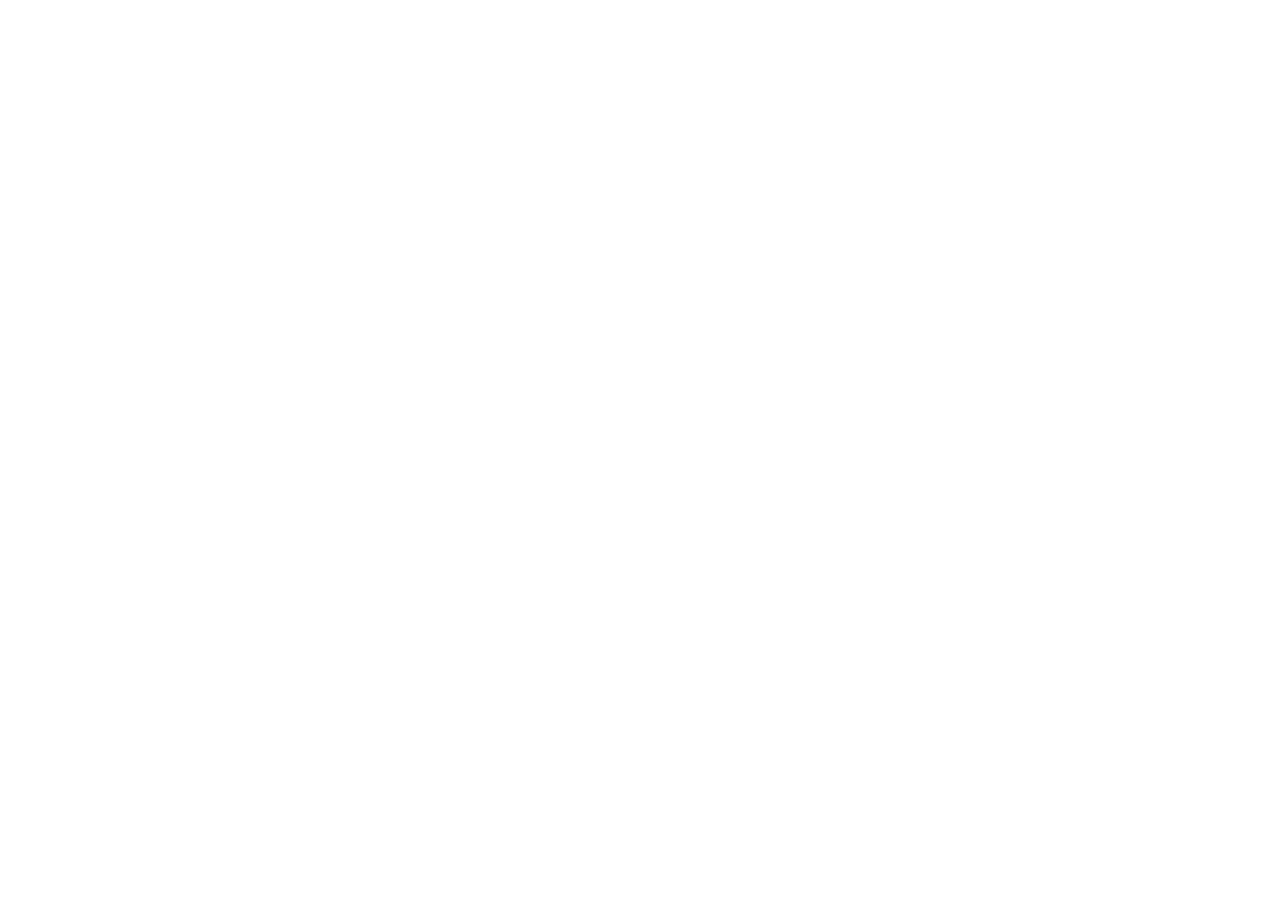
==== index.html @ 59e8ec10 "init-project" ====
<!DOCTYPE html>
<html lang="en">
<head>
    <meta charset="UTF-8">
    <meta name="viewport" content="width=device-width, initial-scale=1.0">
    <title>Document</title>
</head>
<body>
    
</body>
</html>
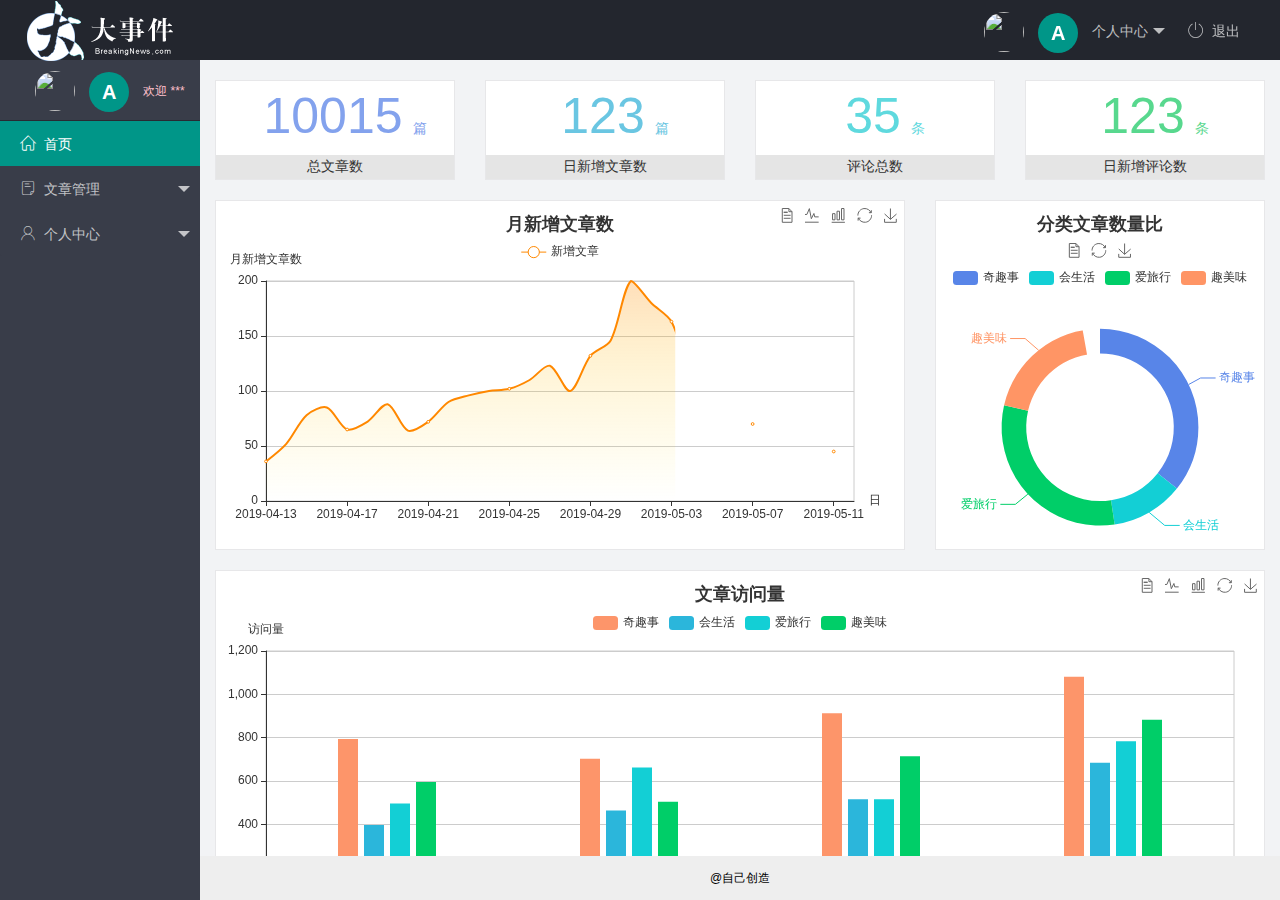
==== commit 4c710de7: "完成主页功能开发" ====
--- a/index.html
+++ b/index.html
@@ -1,11 +1,91 @@
 <!DOCTYPE html>
 <html lang="en">
+
 <head>
     <meta charset="UTF-8">
     <meta name="viewport" content="width=device-width, initial-scale=1.0">
-    <title>Document</title>
+    <title>后台主页</title>
+    <link rel="stylesheet" href="./assets/lib/layui/css/layui.css" />
+    <link rel="stylesheet" href="./assets/fonts/iconfont.css" />
+    <link rel="stylesheet" href="./assets/css/index.css" />
+    <script src="./assets/lib/jquery.js"></script>
+    <script src="./assets/js/baseAPI.js"></script>
+    <script src="./assets/js/index.js"></script>
 </head>
+
 <body>
-    
+    <div class="layui-layout layui-layout-admin">
+
+        <div class="layui-header">
+            <div class="layui-logo">
+                <img src="./assets/images/logo.png" alt="">
+            </div>
+            <!-- 头部区域（可配合layui 已有的水平导航） -->
+            <ul class="layui-nav layui-layout-right">
+                <li class="layui-nav-item layui-show-md-inline-block">
+                    <a href="javascript:;" class="userinfo">
+                        <img src="//tva1.sinaimg.cn/crop.0.0.118.118.180/5db11ff4gw1e77d3nqrv8j203b03cweg.jpg"
+                            class="layui-nav-img">
+                        <span class="text-avatar">A</span>
+                        个人中心
+                    </a>
+                    <dl class="layui-nav-child">
+                        <dd><a href="">基本资料</a></dd>
+                        <dd><a href="">更换头像</a></dd>
+                        <dd><a href="">重置密码</a></dd>
+                    </dl>
+                </li>
+                <li class="layui-nav-item">
+                    <a href="javascript:;" id="loginout"><span class="iconfont icon-tuichu"></span>退出</a>
+                </li>
+            </ul>
+        </div>
+
+        <div class="layui-side layui-bg-black">
+            <div class="layui-side-scroll">
+                <!-- 左侧导航区域（可配合layui已有的垂直导航） -->
+                <div href="javascript:;" class="userinfo">
+                    <img src="//tva1.sinaimg.cn/crop.0.0.118.118.180/5db11ff4gw1e77d3nqrv8j203b03cweg.jpg"
+                        class="layui-nav-img">
+                    <span class="text-avatar">A</span>
+                    <i class="welcome">欢迎 ***</i>
+                </div>
+                <ul class="layui-nav layui-nav-tree " lay-shrink="all" lay-filter="test">
+                    <li class="layui-nav-item layui-this"><a href="./home/dashboard.html" target="fm"><span
+                                class="iconfont icon-home"></span>首页</a>
+                    </li>
+                    <li class="layui-nav-item">
+                        <a class="" href="javascript:;"><span class="iconfont icon-16"></span>文章管理</a>
+                        <dl class="layui-nav-child">
+                            <dd><a href="javascript:;"><i class="layui-icon layui-icon-app"></i> 文章类别</a></dd>
+                            <dd><a href="javascript:;"><i class="layui-icon layui-icon-app"></i> 文章列表</a></dd>
+                            <dd><a href="javascript:;"><i class="layui-icon layui-icon-app"></i> 发布文章</a></dd>
+                        </dl>
+                    </li>
+                    <li class="layui-nav-item">
+                        <a href="javascript:;"><span class="iconfont icon-user"></span>个人中心
+                        </a>
+                        <dl class="layui-nav-child">
+                            <dd><a href="javascript:;"><i class="layui-icon layui-icon-app"></i> 基本资料</a></dd>
+                            <dd><a href="javascript:;"><i class="layui-icon layui-icon-app"></i> 更换头像</a></dd>
+                            <dd><a href="javascript:;"><i class="layui-icon layui-icon-app"></i> 重置密码</a></dd>
+                        </dl>
+                    </li>
+                </ul>
+            </div>
+        </div>
+
+        <div class="layui-body">
+            <!-- 内容主体区域 -->
+            <iframe src="./home/dashboard.html" name="fm" frameborder="0"></iframe>
+        </div>
+
+        <div class="layui-footer">
+            <!-- 底部固定区域 -->
+            @自己创造
+        </div>
+    </div>
 </body>
+<script src="./assets/lib/layui/layui.all.js"></script>
+
 </html>--- a/assets/lib/layui/css/layui.css
+++ b/assets/lib/layui/css/layui.css
@@ -0,0 +1,2 @@
+/** layui-v2.5.5 MIT License By https://www.layui.com */
+ .layui-inline,img{display:inline-block;vertical-align:middle}h1,h2,h3,h4,h5,h6{font-weight:400}.layui-edge,.layui-header,.layui-inline,.layui-main{position:relative}.layui-body,.layui-edge,.layui-elip{overflow:hidden}.layui-btn,.layui-edge,.layui-inline,img{vertical-align:middle}.layui-btn,.layui-disabled,.layui-icon,.layui-unselect{-moz-user-select:none;-webkit-user-select:none;-ms-user-select:none}.layui-elip,.layui-form-checkbox span,.layui-form-pane .layui-form-label{text-overflow:ellipsis;white-space:nowrap}.layui-breadcrumb,.layui-tree-btnGroup{visibility:hidden}blockquote,body,button,dd,div,dl,dt,form,h1,h2,h3,h4,h5,h6,input,li,ol,p,pre,td,textarea,th,ul{margin:0;padding:0;-webkit-tap-highlight-color:rgba(0,0,0,0)}a:active,a:hover{outline:0}img{border:none}li{list-style:none}table{border-collapse:collapse;border-spacing:0}h4,h5,h6{font-size:100%}button,input,optgroup,option,select,textarea{font-family:inherit;font-size:inherit;font-style:inherit;font-weight:inherit;outline:0}pre{white-space:pre-wrap;white-space:-moz-pre-wrap;white-space:-pre-wrap;white-space:-o-pre-wrap;word-wrap:break-word}body{line-height:24px;font:14px Helvetica Neue,Helvetica,PingFang SC,Tahoma,Arial,sans-serif}hr{height:1px;margin:10px 0;border:0;clear:both}a{color:#333;text-decoration:none}a:hover{color:#777}a cite{font-style:normal;*cursor:pointer}.layui-border-box,.layui-border-box *{box-sizing:border-box}.layui-box,.layui-box *{box-sizing:content-box}.layui-clear{clear:both;*zoom:1}.layui-clear:after{content:'\20';clear:both;*zoom:1;display:block;height:0}.layui-inline{*display:inline;*zoom:1}.layui-edge{display:inline-block;width:0;height:0;border-width:6px;border-style:dashed;border-color:transparent}.layui-edge-top{top:-4px;border-bottom-color:#999;border-bottom-style:solid}.layui-edge-right{border-left-color:#999;border-left-style:solid}.layui-edge-bottom{top:2px;border-top-color:#999;border-top-style:solid}.layui-edge-left{border-right-color:#999;border-right-style:solid}.layui-disabled,.layui-disabled:hover{color:#d2d2d2!important;cursor:not-allowed!important}.layui-circle{border-radius:100%}.layui-show{display:block!important}.layui-hide{display:none!important}@font-face{font-family:layui-icon;src:url(../font/iconfont.eot?v=250);src:url(../font/iconfont.eot?v=250#iefix) format('embedded-opentype'),url(../font/iconfont.woff2?v=250) format('woff2'),url(../font/iconfont.woff?v=250) format('woff'),url(../font/iconfont.ttf?v=250) format('truetype'),url(../font/iconfont.svg?v=250#layui-icon) format('svg')}.layui-icon{font-family:layui-icon!important;font-size:16px;font-style:normal;-webkit-font-smoothing:antialiased;-moz-osx-font-smoothing:grayscale}.layui-icon-reply-fill:before{content:"\e611"}.layui-icon-set-fill:before{content:"\e614"}.layui-icon-menu-fill:before{content:"\e60f"}.layui-icon-search:before{content:"\e615"}.layui-icon-share:before{content:"\e641"}.layui-icon-set-sm:before{content:"\e620"}.layui-icon-engine:before{content:"\e628"}.layui-icon-close:before{content:"\1006"}.layui-icon-close-fill:before{content:"\1007"}.layui-icon-chart-screen:before{content:"\e629"}.layui-icon-star:before{content:"\e600"}.layui-icon-circle-dot:before{content:"\e617"}.layui-icon-chat:before{content:"\e606"}.layui-icon-release:before{content:"\e609"}.layui-icon-list:before{content:"\e60a"}.layui-icon-chart:before{content:"\e62c"}.layui-icon-ok-circle:before{content:"\1005"}.layui-icon-layim-theme:before{content:"\e61b"}.layui-icon-table:before{content:"\e62d"}.layui-icon-right:before{content:"\e602"}.layui-icon-left:before{content:"\e603"}.layui-icon-cart-simple:before{content:"\e698"}.layui-icon-face-cry:before{content:"\e69c"}.layui-icon-face-smile:before{content:"\e6af"}.layui-icon-survey:before{content:"\e6b2"}.layui-icon-tree:before{content:"\e62e"}.layui-icon-upload-circle:before{content:"\e62f"}.layui-icon-add-circle:before{content:"\e61f"}.layui-icon-download-circle:before{content:"\e601"}.layui-icon-templeate-1:before{content:"\e630"}.layui-icon-util:before{content:"\e631"}.layui-icon-face-surprised:before{content:"\e664"}.layui-icon-edit:before{content:"\e642"}.layui-icon-speaker:before{content:"\e645"}.layui-icon-down:before{content:"\e61a"}.layui-icon-file:before{content:"\e621"}.layui-icon-layouts:before{content:"\e632"}.layui-icon-rate-half:before{content:"\e6c9"}.layui-icon-add-circle-fine:before{content:"\e608"}.layui-icon-prev-circle:before{content:"\e633"}.layui-icon-read:before{content:"\e705"}.layui-icon-404:before{content:"\e61c"}.layui-icon-carousel:before{content:"\e634"}.layui-icon-help:before{content:"\e607"}.layui-icon-code-circle:before{content:"\e635"}.layui-icon-water:before{content:"\e636"}.layui-icon-username:before{content:"\e66f"}.layui-icon-find-fill:before{content:"\e670"}.layui-icon-about:before{content:"\e60b"}.layui-icon-location:before{content:"\e715"}.layui-icon-up:before{content:"\e619"}.layui-icon-pause:before{content:"\e651"}.layui-icon-date:before{content:"\e637"}.layui-icon-layim-uploadfile:before{content:"\e61d"}.layui-icon-delete:before{content:"\e640"}.layui-icon-play:before{content:"\e652"}.layui-icon-top:before{content:"\e604"}.layui-icon-friends:before{content:"\e612"}.layui-icon-refresh-3:before{content:"\e9aa"}.layui-icon-ok:before{content:"\e605"}.layui-icon-layer:before{content:"\e638"}.layui-icon-face-smile-fine:before{content:"\e60c"}.layui-icon-dollar:before{content:"\e659"}.layui-icon-group:before{content:"\e613"}.layui-icon-layim-download:before{content:"\e61e"}.layui-icon-picture-fine:before{content:"\e60d"}.layui-icon-link:before{content:"\e64c"}.layui-icon-diamond:before{content:"\e735"}.layui-icon-log:before{content:"\e60e"}.layui-icon-rate-solid:before{content:"\e67a"}.layui-icon-fonts-del:before{content:"\e64f"}.layui-icon-unlink:before{content:"\e64d"}.layui-icon-fonts-clear:before{content:"\e639"}.layui-icon-triangle-r:before{content:"\e623"}.layui-icon-circle:before{content:"\e63f"}.layui-icon-radio:before{content:"\e643"}.layui-icon-align-center:before{content:"\e647"}.layui-icon-align-right:before{content:"\e648"}.layui-icon-align-left:before{content:"\e649"}.layui-icon-loading-1:before{content:"\e63e"}.layui-icon-return:before{content:"\e65c"}.layui-icon-fonts-strong:before{content:"\e62b"}.layui-icon-upload:before{content:"\e67c"}.layui-icon-dialogue:before{content:"\e63a"}.layui-icon-video:before{content:"\e6ed"}.layui-icon-headset:before{content:"\e6fc"}.layui-icon-cellphone-fine:before{content:"\e63b"}.layui-icon-add-1:before{content:"\e654"}.layui-icon-face-smile-b:before{content:"\e650"}.layui-icon-fonts-html:before{content:"\e64b"}.layui-icon-form:before{content:"\e63c"}.layui-icon-cart:before{content:"\e657"}.layui-icon-camera-fill:before{content:"\e65d"}.layui-icon-tabs:before{content:"\e62a"}.layui-icon-fonts-code:before{content:"\e64e"}.layui-icon-fire:before{content:"\e756"}.layui-icon-set:before{content:"\e716"}.layui-icon-fonts-u:before{content:"\e646"}.layui-icon-triangle-d:before{content:"\e625"}.layui-icon-tips:before{content:"\e702"}.layui-icon-picture:before{content:"\e64a"}.layui-icon-more-vertical:before{content:"\e671"}.layui-icon-flag:before{content:"\e66c"}.layui-icon-loading:before{content:"\e63d"}.layui-icon-fonts-i:before{content:"\e644"}.layui-icon-refresh-1:before{content:"\e666"}.layui-icon-rmb:before{content:"\e65e"}.layui-icon-home:before{content:"\e68e"}.layui-icon-user:before{content:"\e770"}.layui-icon-notice:before{content:"\e667"}.layui-icon-login-weibo:before{content:"\e675"}.layui-icon-voice:before{content:"\e688"}.layui-icon-upload-drag:before{content:"\e681"}.layui-icon-login-qq:before{content:"\e676"}.layui-icon-snowflake:before{content:"\e6b1"}.layui-icon-file-b:before{content:"\e655"}.layui-icon-template:before{content:"\e663"}.layui-icon-auz:before{content:"\e672"}.layui-icon-console:before{content:"\e665"}.layui-icon-app:before{content:"\e653"}.layui-icon-prev:before{content:"\e65a"}.layui-icon-website:before{content:"\e7ae"}.layui-icon-next:before{content:"\e65b"}.layui-icon-component:before{content:"\e857"}.layui-icon-more:before{content:"\e65f"}.layui-icon-login-wechat:before{content:"\e677"}.layui-icon-shrink-right:before{content:"\e668"}.layui-icon-spread-left:before{content:"\e66b"}.layui-icon-camera:before{content:"\e660"}.layui-icon-note:before{content:"\e66e"}.layui-icon-refresh:before{content:"\e669"}.layui-icon-female:before{content:"\e661"}.layui-icon-male:before{content:"\e662"}.layui-icon-password:before{content:"\e673"}.layui-icon-senior:before{content:"\e674"}.layui-icon-theme:before{content:"\e66a"}.layui-icon-tread:before{content:"\e6c5"}.layui-icon-praise:before{content:"\e6c6"}.layui-icon-star-fill:before{content:"\e658"}.layui-icon-rate:before{content:"\e67b"}.layui-icon-template-1:before{content:"\e656"}.layui-icon-vercode:before{content:"\e679"}.layui-icon-cellphone:before{content:"\e678"}.layui-icon-screen-full:before{content:"\e622"}.layui-icon-screen-restore:before{content:"\e758"}.layui-icon-cols:before{content:"\e610"}.layui-icon-export:before{content:"\e67d"}.layui-icon-print:before{content:"\e66d"}.layui-icon-slider:before{content:"\e714"}.layui-icon-addition:before{content:"\e624"}.layui-icon-subtraction:before{content:"\e67e"}.layui-icon-service:before{content:"\e626"}.layui-icon-transfer:before{content:"\e691"}.layui-main{width:1140px;margin:0 auto}.layui-header{z-index:1000;height:60px}.layui-header a:hover{transition:all .5s;-webkit-transition:all .5s}.layui-side{position:fixed;left:0;top:0;bottom:0;z-index:999;width:200px;overflow-x:hidden}.layui-side-scroll{position:relative;width:220px;height:100%;overflow-x:hidden}.layui-body{position:absolute;left:200px;right:0;top:0;bottom:0;z-index:998;width:auto;overflow-y:auto;box-sizing:border-box}.layui-layout-body{overflow:hidden}.layui-layout-admin .layui-header{background-color:#23262E}.layui-layout-admin .layui-side{top:60px;width:200px;overflow-x:hidden}.layui-layout-admin .layui-body{position:fixed;top:60px;bottom:44px}.layui-layout-admin .layui-main{width:auto;margin:0 15px}.layui-layout-admin .layui-footer{position:fixed;left:200px;right:0;bottom:0;height:44px;line-height:44px;padding:0 15px;background-color:#eee}.layui-layout-admin .layui-logo{position:absolute;left:0;top:0;width:200px;height:100%;line-height:60px;text-align:center;color:#009688;font-size:16px}.layui-layout-admin .layui-header .layui-nav{background:0 0}.layui-layout-left{position:absolute!important;left:200px;top:0}.layui-layout-right{position:absolute!important;right:0;top:0}.layui-container{position:relative;margin:0 auto;padding:0 15px;box-sizing:border-box}.layui-fluid{position:relative;margin:0 auto;padding:0 15px}.layui-row:after,.layui-row:before{content:'';display:block;clear:both}.layui-col-lg1,.layui-col-lg10,.layui-col-lg11,.layui-col-lg12,.layui-col-lg2,.layui-col-lg3,.layui-col-lg4,.layui-col-lg5,.layui-col-lg6,.layui-col-lg7,.layui-col-lg8,.layui-col-lg9,.layui-col-md1,.layui-col-md10,.layui-col-md11,.layui-col-md12,.layui-col-md2,.layui-col-md3,.layui-col-md4,.layui-col-md5,.layui-col-md6,.layui-col-md7,.layui-col-md8,.layui-col-md9,.layui-col-sm1,.layui-col-sm10,.layui-col-sm11,.layui-col-sm12,.layui-col-sm2,.layui-col-sm3,.layui-col-sm4,.layui-col-sm5,.layui-col-sm6,.layui-col-sm7,.layui-col-sm8,.layui-col-sm9,.layui-col-xs1,.layui-col-xs10,.layui-col-xs11,.layui-col-xs12,.layui-col-xs2,.layui-col-xs3,.layui-col-xs4,.layui-col-xs5,.layui-col-xs6,.layui-col-xs7,.layui-col-xs8,.layui-col-xs9{position:relative;display:block;box-sizing:border-box}.layui-col-xs1,.layui-col-xs10,.layui-col-xs11,.layui-col-xs12,.layui-col-xs2,.layui-col-xs3,.layui-col-xs4,.layui-col-xs5,.layui-col-xs6,.layui-col-xs7,.layui-col-xs8,.layui-col-xs9{float:left}.layui-col-xs1{width:8.33333333%}.layui-col-xs2{width:16.66666667%}.layui-col-xs3{width:25%}.layui-col-xs4{width:33.33333333%}.layui-col-xs5{width:41.66666667%}.layui-col-xs6{width:50%}.layui-col-xs7{width:58.33333333%}.layui-col-xs8{width:66.66666667%}.layui-col-xs9{width:75%}.layui-col-xs10{width:83.33333333%}.layui-col-xs11{width:91.66666667%}.layui-col-xs12{width:100%}.layui-col-xs-offset1{margin-left:8.33333333%}.layui-col-xs-offset2{margin-left:16.66666667%}.layui-col-xs-offset3{margin-left:25%}.layui-col-xs-offset4{margin-left:33.33333333%}.layui-col-xs-offset5{margin-left:41.66666667%}.layui-col-xs-offset6{margin-left:50%}.layui-col-xs-offset7{margin-left:58.33333333%}.layui-col-xs-offset8{margin-left:66.66666667%}.layui-col-xs-offset9{margin-left:75%}.layui-col-xs-offset10{margin-left:83.33333333%}.layui-col-xs-offset11{margin-left:91.66666667%}.layui-col-xs-offset12{margin-left:100%}@media screen and (max-width:768px){.layui-hide-xs{display:none!important}.layui-show-xs-block{display:block!important}.layui-show-xs-inline{display:inline!important}.layui-show-xs-inline-block{display:inline-block!important}}@media screen and (min-width:768px){.layui-container{width:750px}.layui-hide-sm{display:none!important}.layui-show-sm-block{display:block!important}.layui-show-sm-inline{display:inline!important}.layui-show-sm-inline-block{display:inline-block!important}.layui-col-sm1,.layui-col-sm10,.layui-col-sm11,.layui-col-sm12,.layui-col-sm2,.layui-col-sm3,.layui-col-sm4,.layui-col-sm5,.layui-col-sm6,.layui-col-sm7,.layui-col-sm8,.layui-col-sm9{float:left}.layui-col-sm1{width:8.33333333%}.layui-col-sm2{width:16.66666667%}.layui-col-sm3{width:25%}.layui-col-sm4{width:33.33333333%}.layui-col-sm5{width:41.66666667%}.layui-col-sm6{width:50%}.layui-col-sm7{width:58.33333333%}.layui-col-sm8{width:66.66666667%}.layui-col-sm9{width:75%}.layui-col-sm10{width:83.33333333%}.layui-col-sm11{width:91.66666667%}.layui-col-sm12{width:100%}.layui-col-sm-offset1{margin-left:8.33333333%}.layui-col-sm-offset2{margin-left:16.66666667%}.layui-col-sm-offset3{margin-left:25%}.layui-col-sm-offset4{margin-left:33.33333333%}.layui-col-sm-offset5{margin-left:41.66666667%}.layui-col-sm-offset6{margin-left:50%}.layui-col-sm-offset7{margin-left:58.33333333%}.layui-col-sm-offset8{margin-left:66.66666667%}.layui-col-sm-offset9{margin-left:75%}.layui-col-sm-offset10{margin-left:83.33333333%}.layui-col-sm-offset11{margin-left:91.66666667%}.layui-col-sm-offset12{margin-left:100%}}@media screen and (min-width:992px){.layui-container{width:970px}.layui-hide-md{display:none!important}.layui-show-md-block{display:block!important}.layui-show-md-inline{display:inline!important}.layui-show-md-inline-block{display:inline-block!important}.layui-col-md1,.layui-col-md10,.layui-col-md11,.layui-col-md12,.layui-col-md2,.layui-col-md3,.layui-col-md4,.layui-col-md5,.layui-col-md6,.layui-col-md7,.layui-col-md8,.layui-col-md9{float:left}.layui-col-md1{width:8.33333333%}.layui-col-md2{width:16.66666667%}.layui-col-md3{width:25%}.layui-col-md4{width:33.33333333%}.layui-col-md5{width:41.66666667%}.layui-col-md6{width:50%}.layui-col-md7{width:58.33333333%}.layui-col-md8{width:66.66666667%}.layui-col-md9{width:75%}.layui-col-md10{width:83.33333333%}.layui-col-md11{width:91.66666667%}.layui-col-md12{width:100%}.layui-col-md-offset1{margin-left:8.33333333%}.layui-col-md-offset2{margin-left:16.66666667%}.layui-col-md-offset3{margin-left:25%}.layui-col-md-offset4{margin-left:33.33333333%}.layui-col-md-offset5{margin-left:41.66666667%}.layui-col-md-offset6{margin-left:50%}.layui-col-md-offset7{margin-left:58.33333333%}.layui-col-md-offset8{margin-left:66.66666667%}.layui-col-md-offset9{margin-left:75%}.layui-col-md-offset10{margin-left:83.33333333%}.layui-col-md-offset11{margin-left:91.66666667%}.layui-col-md-offset12{margin-left:100%}}@media screen and (min-width:1200px){.layui-container{width:1170px}.layui-hide-lg{display:none!important}.layui-show-lg-block{display:block!important}.layui-show-lg-inline{display:inline!important}.layui-show-lg-inline-block{display:inline-block!important}.layui-col-lg1,.layui-col-lg10,.layui-col-lg11,.layui-col-lg12,.layui-col-lg2,.layui-col-lg3,.layui-col-lg4,.layui-col-lg5,.layui-col-lg6,.layui-col-lg7,.layui-col-lg8,.layui-col-lg9{float:left}.layui-col-lg1{width:8.33333333%}.layui-col-lg2{width:16.66666667%}.layui-col-lg3{width:25%}.layui-col-lg4{width:33.33333333%}.layui-col-lg5{width:41.66666667%}.layui-col-lg6{width:50%}.layui-col-lg7{width:58.33333333%}.layui-col-lg8{width:66.66666667%}.layui-col-lg9{width:75%}.layui-col-lg10{width:83.33333333%}.layui-col-lg11{width:91.66666667%}.layui-col-lg12{width:100%}.layui-col-lg-offset1{margin-left:8.33333333%}.layui-col-lg-offset2{margin-left:16.66666667%}.layui-col-lg-offset3{margin-left:25%}.layui-col-lg-offset4{margin-left:33.33333333%}.layui-col-lg-offset5{margin-left:41.66666667%}.layui-col-lg-offset6{margin-left:50%}.layui-col-lg-offset7{margin-left:58.33333333%}.layui-col-lg-offset8{margin-left:66.66666667%}.layui-col-lg-offset9{margin-left:75%}.layui-col-lg-offset10{margin-left:83.33333333%}.layui-col-lg-offset11{margin-left:91.66666667%}.layui-col-lg-offset12{margin-left:100%}}.layui-col-space1{margin:-.5px}.layui-col-space1>*{padding:.5px}.layui-col-space3{margin:-1.5px}.layui-col-space3>*{padding:1.5px}.layui-col-space5{margin:-2.5px}.layui-col-space5>*{padding:2.5px}.layui-col-space8{margin:-3.5px}.layui-col-space8>*{padding:3.5px}.layui-col-space10{margin:-5px}.layui-col-space10>*{padding:5px}.layui-col-space12{margin:-6px}.layui-col-space12>*{padding:6px}.layui-col-space15{margin:-7.5px}.layui-col-space15>*{padding:7.5px}.layui-col-space18{margin:-9px}.layui-col-space18>*{padding:9px}.layui-col-space20{margin:-10px}.layui-col-space20>*{padding:10px}.layui-col-space22{margin:-11px}.layui-col-space22>*{padding:11px}.layui-col-space25{margin:-12.5px}.layui-col-space25>*{padding:12.5px}.layui-col-space30{margin:-15px}.layui-col-space30>*{padding:15px}.layui-btn,.layui-input,.layui-select,.layui-textarea,.layui-upload-button{outline:0;-webkit-appearance:none;transition:all .3s;-webkit-transition:all .3s;box-sizing:border-box}.layui-elem-quote{margin-bottom:10px;padding:15px;line-height:22px;border-left:5px solid #009688;border-radius:0 2px 2px 0;background-color:#f2f2f2}.layui-quote-nm{border-style:solid;border-width:1px 1px 1px 5px;background:0 0}.layui-elem-field{margin-bottom:10px;padding:0;border-width:1px;border-style:solid}.layui-elem-field legend{margin-left:20px;padding:0 10px;font-size:20px;font-weight:300}.layui-field-title{margin:10px 0 20px;border-width:1px 0 0}.layui-field-box{padding:10px 15px}.layui-field-title .layui-field-box{padding:10px 0}.layui-progress{position:relative;height:6px;border-radius:20px;background-color:#e2e2e2}.layui-progress-bar{position:absolute;left:0;top:0;width:0;max-width:100%;height:6px;border-radius:20px;text-align:right;background-color:#5FB878;transition:all .3s;-webkit-transition:all .3s}.layui-progress-big,.layui-progress-big .layui-progress-bar{height:18px;line-height:18px}.layui-progress-text{position:relative;top:-20px;line-height:18px;font-size:12px;color:#666}.layui-progress-big .layui-progress-text{position:static;padding:0 10px;color:#fff}.layui-collapse{border-width:1px;border-style:solid;border-radius:2px}.layui-colla-content,.layui-colla-item{border-top-width:1px;border-top-style:solid}.layui-colla-item:first-child{border-top:none}.layui-colla-title{position:relative;height:42px;line-height:42px;padding:0 15px 0 35px;color:#333;background-color:#f2f2f2;cursor:pointer;font-size:14px;overflow:hidden}.layui-colla-content{display:none;padding:10px 15px;line-height:22px;color:#666}.layui-colla-icon{position:absolute;left:15px;top:0;font-size:14px}.layui-card{margin-bottom:15px;border-radius:2px;background-color:#fff;box-shadow:0 1px 2px 0 rgba(0,0,0,.05)}.layui-card:last-child{margin-bottom:0}.layui-card-header{position:relative;height:42px;line-height:42px;padding:0 15px;border-bottom:1px solid #f6f6f6;color:#333;border-radius:2px 2px 0 0;font-size:14px}.layui-bg-black,.layui-bg-blue,.layui-bg-cyan,.layui-bg-green,.layui-bg-orange,.layui-bg-red{color:#fff!important}.layui-card-body{position:relative;padding:10px 15px;line-height:24px}.layui-card-body[pad15]{padding:15px}.layui-card-body[pad20]{padding:20px}.layui-card-body .layui-table{margin:5px 0}.layui-card .layui-tab{margin:0}.layui-panel-window{position:relative;padding:15px;border-radius:0;border-top:5px solid #E6E6E6;background-color:#fff}.layui-auxiliar-moving{position:fixed;left:0;right:0;top:0;bottom:0;width:100%;height:100%;background:0 0;z-index:9999999999}.layui-form-label,.layui-form-mid,.layui-form-select,.layui-input-block,.layui-input-inline,.layui-textarea{position:relative}.layui-bg-red{background-color:#FF5722!important}.layui-bg-orange{background-color:#FFB800!important}.layui-bg-green{background-color:#009688!important}.layui-bg-cyan{background-color:#2F4056!important}.layui-bg-blue{background-color:#1E9FFF!important}.layui-bg-black{background-color:#393D49!important}.layui-bg-gray{background-color:#eee!important;color:#666!important}.layui-badge-rim,.layui-colla-content,.layui-colla-item,.layui-collapse,.layui-elem-field,.layui-form-pane .layui-form-item[pane],.layui-form-pane .layui-form-label,.layui-input,.layui-layedit,.layui-layedit-tool,.layui-quote-nm,.layui-select,.layui-tab-bar,.layui-tab-card,.layui-tab-title,.layui-tab-title .layui-this:after,.layui-textarea{border-color:#e6e6e6}.layui-timeline-item:before,hr{background-color:#e6e6e6}.layui-text{line-height:22px;font-size:14px;color:#666}.layui-text h1,.layui-text h2,.layui-text h3{font-weight:500;color:#333}.layui-text h1{font-size:30px}.layui-text h2{font-size:24px}.layui-text h3{font-size:18px}.layui-text a:not(.layui-btn){color:#01AAED}.layui-text a:not(.layui-btn):hover{text-decoration:underline}.layui-text ul{padding:5px 0 5px 15px}.layui-text ul li{margin-top:5px;list-style-type:disc}.layui-text em,.layui-word-aux{color:#999!important;padding:0 5px!important}.layui-btn{display:inline-block;height:38px;line-height:38px;padding:0 18px;background-color:#009688;color:#fff;white-space:nowrap;text-align:center;font-size:14px;border:none;border-radius:2px;cursor:pointer}.layui-btn:hover{opacity:.8;filter:alpha(opacity=80);color:#fff}.layui-btn:active{opacity:1;filter:alpha(opacity=100)}.layui-btn+.layui-btn{margin-left:10px}.layui-btn-container{font-size:0}.layui-btn-container .layui-btn{margin-right:10px;margin-bottom:10px}.layui-btn-container .layui-btn+.layui-btn{margin-left:0}.layui-table .layui-btn-container .layui-btn{margin-bottom:9px}.layui-btn-radius{border-radius:100px}.layui-btn .layui-icon{margin-right:3px;font-size:18px;vertical-align:bottom;vertical-align:middle\9}.layui-btn-primary{border:1px solid #C9C9C9;background-color:#fff;color:#555}.layui-btn-primary:hover{border-color:#009688;color:#333}.layui-btn-normal{background-color:#1E9FFF}.layui-btn-warm{background-color:#FFB800}.layui-btn-danger{background-color:#FF5722}.layui-btn-checked{background-color:#5FB878}.layui-btn-disabled,.layui-btn-disabled:active,.layui-btn-disabled:hover{border:1px solid #e6e6e6;background-color:#FBFBFB;color:#C9C9C9;cursor:not-allowed;opacity:1}.layui-btn-lg{height:44px;line-height:44px;padding:0 25px;font-size:16px}.layui-btn-sm{height:30px;line-height:30px;padding:0 10px;font-size:12px}.layui-btn-sm i{font-size:16px!important}.layui-btn-xs{height:22px;line-height:22px;padding:0 5px;font-size:12px}.layui-btn-xs i{font-size:14px!important}.layui-btn-group{display:inline-block;vertical-align:middle;font-size:0}.layui-btn-group .layui-btn{margin-left:0!important;margin-right:0!important;border-left:1px solid rgba(255,255,255,.5);border-radius:0}.layui-btn-group .layui-btn-primary{border-left:none}.layui-btn-group .layui-btn-primary:hover{border-color:#C9C9C9;color:#009688}.layui-btn-group .layui-btn:first-child{border-left:none;border-radius:2px 0 0 2px}.layui-btn-group .layui-btn-primary:first-child{border-left:1px solid #c9c9c9}.layui-btn-group .layui-btn:last-child{border-radius:0 2px 2px 0}.layui-btn-group .layui-btn+.layui-btn{margin-left:0}.layui-btn-group+.layui-btn-group{margin-left:10px}.layui-btn-fluid{width:100%}.layui-input,.layui-select,.layui-textarea{height:38px;line-height:1.3;line-height:38px\9;border-width:1px;border-style:solid;background-color:#fff;border-radius:2px}.layui-input::-webkit-input-placeholder,.layui-select::-webkit-input-placeholder,.layui-textarea::-webkit-input-placeholder{line-height:1.3}.layui-input,.layui-textarea{display:block;width:100%;padding-left:10px}.layui-input:hover,.layui-textarea:hover{border-color:#D2D2D2!important}.layui-input:focus,.layui-textarea:focus{border-color:#C9C9C9!important}.layui-textarea{min-height:100px;height:auto;line-height:20px;padding:6px 10px;resize:vertical}.layui-select{padding:0 10px}.layui-form input[type=checkbox],.layui-form input[type=radio],.layui-form select{display:none}.layui-form [lay-ignore]{display:initial}.layui-form-item{margin-bottom:15px;clear:both;*zoom:1}.layui-form-item:after{content:'\20';clear:both;*zoom:1;display:block;height:0}.layui-form-label{float:left;display:block;padding:9px 15px;width:80px;font-weight:400;line-height:20px;text-align:right}.layui-form-label-col{display:block;float:none;padding:9px 0;line-height:20px;text-align:left}.layui-form-item .layui-inline{margin-bottom:5px;margin-right:10px}.layui-input-block{margin-left:110px;min-height:36px}.layui-input-inline{display:inline-block;vertical-align:middle}.layui-form-item .layui-input-inline{float:left;width:190px;margin-right:10px}.layui-form-text .layui-input-inline{width:auto}.layui-form-mid{float:left;display:block;padding:9px 0!important;line-height:20px;margin-right:10px}.layui-form-danger+.layui-form-select .layui-input,.layui-form-danger:focus{border-color:#FF5722!important}.layui-form-select .layui-input{padding-right:30px;cursor:pointer}.layui-form-select .layui-edge{position:absolute;right:10px;top:50%;margin-top:-3px;cursor:pointer;border-width:6px;border-top-color:#c2c2c2;border-top-style:solid;transition:all .3s;-webkit-transition:all .3s}.layui-form-select dl{display:none;position:absolute;left:0;top:42px;padding:5px 0;z-index:899;min-width:100%;border:1px solid #d2d2d2;max-height:300px;overflow-y:auto;background-color:#fff;border-radius:2px;box-shadow:0 2px 4px rgba(0,0,0,.12);box-sizing:border-box}.layui-form-select dl dd,.layui-form-select dl dt{padding:0 10px;line-height:36px;white-space:nowrap;overflow:hidden;text-overflow:ellipsis}.layui-form-select dl dt{font-size:12px;color:#999}.layui-form-select dl dd{cursor:pointer}.layui-form-select dl dd:hover{background-color:#f2f2f2;-webkit-transition:.5s all;transition:.5s all}.layui-form-select .layui-select-group dd{padding-left:20px}.layui-form-select dl dd.layui-select-tips{padding-left:10px!important;color:#999}.layui-form-select dl dd.layui-this{background-color:#5FB878;color:#fff}.layui-form-checkbox,.layui-form-select dl dd.layui-disabled{background-color:#fff}.layui-form-selected dl{display:block}.layui-form-checkbox,.layui-form-checkbox *,.layui-form-switch{display:inline-block;vertical-align:middle}.layui-form-selected .layui-edge{margin-top:-9px;-webkit-transform:rotate(180deg);transform:rotate(180deg);margin-top:-3px\9}:root .layui-form-selected .layui-edge{margin-top:-9px\0/IE9}.layui-form-selectup dl{top:auto;bottom:42px}.layui-select-none{margin:5px 0;text-align:center;color:#999}.layui-select-disabled .layui-disabled{border-color:#eee!important}.layui-select-disabled .layui-edge{border-top-color:#d2d2d2}.layui-form-checkbox{position:relative;height:30px;line-height:30px;margin-right:10px;padding-right:30px;cursor:pointer;font-size:0;-webkit-transition:.1s linear;transition:.1s linear;box-sizing:border-box}.layui-form-checkbox span{padding:0 10px;height:100%;font-size:14px;border-radius:2px 0 0 2px;background-color:#d2d2d2;color:#fff;overflow:hidden}.layui-form-checkbox:hover span{background-color:#c2c2c2}.layui-form-checkbox i{position:absolute;right:0;top:0;width:30px;height:28px;border:1px solid #d2d2d2;border-left:none;border-radius:0 2px 2px 0;color:#fff;font-size:20px;text-align:center}.layui-form-checkbox:hover i{border-color:#c2c2c2;color:#c2c2c2}.layui-form-checked,.layui-form-checked:hover{border-color:#5FB878}.layui-form-checked span,.layui-form-checked:hover span{background-color:#5FB878}.layui-form-checked i,.layui-form-checked:hover i{color:#5FB878}.layui-form-item .layui-form-checkbox{margin-top:4px}.layui-form-checkbox[lay-skin=primary]{height:auto!important;line-height:normal!important;min-width:18px;min-height:18px;border:none!important;margin-right:0;padding-left:28px;padding-right:0;background:0 0}.layui-form-checkbox[lay-skin=primary] span{padding-left:0;padding-right:15px;line-height:18px;background:0 0;color:#666}.layui-form-checkbox[lay-skin=primary] i{right:auto;left:0;width:16px;height:16px;line-height:16px;border:1px solid #d2d2d2;font-size:12px;border-radius:2px;background-color:#fff;-webkit-transition:.1s linear;transition:.1s linear}.layui-form-checkbox[lay-skin=primary]:hover i{border-color:#5FB878;color:#fff}.layui-form-checked[lay-skin=primary] i{border-color:#5FB878!important;background-color:#5FB878;color:#fff}.layui-checkbox-disbaled[lay-skin=primary] span{background:0 0!important;color:#c2c2c2}.layui-checkbox-disbaled[lay-skin=primary]:hover i{border-color:#d2d2d2}.layui-form-item .layui-form-checkbox[lay-skin=primary]{margin-top:10px}.layui-form-switch{position:relative;height:22px;line-height:22px;min-width:35px;padding:0 5px;margin-top:8px;border:1px solid #d2d2d2;border-radius:20px;cursor:pointer;background-color:#fff;-webkit-transition:.1s linear;transition:.1s linear}.layui-form-switch i{position:absolute;left:5px;top:3px;width:16px;height:16px;border-radius:20px;background-color:#d2d2d2;-webkit-transition:.1s linear;transition:.1s linear}.layui-form-switch em{position:relative;top:0;width:25px;margin-left:21px;padding:0!important;text-align:center!important;color:#999!important;font-style:normal!important;font-size:12px}.layui-form-onswitch{border-color:#5FB878;background-color:#5FB878}.layui-checkbox-disbaled,.layui-checkbox-disbaled i{border-color:#e2e2e2!important}.layui-form-onswitch i{left:100%;margin-left:-21px;background-color:#fff}.layui-form-onswitch em{margin-left:5px;margin-right:21px;color:#fff!important}.layui-checkbox-disbaled span{background-color:#e2e2e2!important}.layui-checkbox-disbaled:hover i{color:#fff!important}[lay-radio]{display:none}.layui-form-radio,.layui-form-radio *{display:inline-block;vertical-align:middle}.layui-form-radio{line-height:28px;margin:6px 10px 0 0;padding-right:10px;cursor:pointer;font-size:0}.layui-form-radio *{font-size:14px}.layui-form-radio>i{margin-right:8px;font-size:22px;color:#c2c2c2}.layui-form-radio>i:hover,.layui-form-radioed>i{color:#5FB878}.layui-radio-disbaled>i{color:#e2e2e2!important}.layui-form-pane .layui-form-label{width:110px;padding:8px 15px;height:38px;line-height:20px;border-width:1px;border-style:solid;border-radius:2px 0 0 2px;text-align:center;background-color:#FBFBFB;overflow:hidden;box-sizing:border-box}.layui-form-pane .layui-input-inline{margin-left:-1px}.layui-form-pane .layui-input-block{margin-left:110px;left:-1px}.layui-form-pane .layui-input{border-radius:0 2px 2px 0}.layui-form-pane .layui-form-text .layui-form-label{float:none;width:100%;border-radius:2px;box-sizing:border-box;text-align:left}.layui-form-pane .layui-form-text .layui-input-inline{display:block;margin:0;top:-1px;clear:both}.layui-form-pane .layui-form-text .layui-input-block{margin:0;left:0;top:-1px}.layui-form-pane .layui-form-text .layui-textarea{min-height:100px;border-radius:0 0 2px 2px}.layui-form-pane .layui-form-checkbox{margin:4px 0 4px 10px}.layui-form-pane .layui-form-radio,.layui-form-pane .layui-form-switch{margin-top:6px;margin-left:10px}.layui-form-pane .layui-form-item[pane]{position:relative;border-width:1px;border-style:solid}.layui-form-pane .layui-form-item[pane] .layui-form-label{position:absolute;left:0;top:0;height:100%;border-width:0 1px 0 0}.layui-form-pane .layui-form-item[pane] .layui-input-inline{margin-left:110px}@media screen and (max-width:450px){.layui-form-item .layui-form-label{text-overflow:ellipsis;overflow:hidden;white-space:nowrap}.layui-form-item .layui-inline{display:block;margin-right:0;margin-bottom:20px;clear:both}.layui-form-item .layui-inline:after{content:'\20';clear:both;display:block;height:0}.layui-form-item .layui-input-inline{display:block;float:none;left:-3px;width:auto;margin:0 0 10px 112px}.layui-form-item .layui-input-inline+.layui-form-mid{margin-left:110px;top:-5px;padding:0}.layui-form-item .layui-form-checkbox{margin-right:5px;margin-bottom:5px}}.layui-layedit{border-width:1px;border-style:solid;border-radius:2px}.layui-layedit-tool{padding:3px 5px;border-bottom-width:1px;border-bottom-style:solid;font-size:0}.layedit-tool-fixed{position:fixed;top:0;border-top:1px solid #e2e2e2}.layui-layedit-tool .layedit-tool-mid,.layui-layedit-tool .layui-icon{display:inline-block;vertical-align:middle;text-align:center;font-size:14px}.layui-layedit-tool .layui-icon{position:relative;width:32px;height:30px;line-height:30px;margin:3px 5px;color:#777;cursor:pointer;border-radius:2px}.layui-layedit-tool .layui-icon:hover{color:#393D49}.layui-layedit-tool .layui-icon:active{color:#000}.layui-layedit-tool .layedit-tool-active{background-color:#e2e2e2;color:#000}.layui-layedit-tool .layui-disabled,.layui-layedit-tool .layui-disabled:hover{color:#d2d2d2;cursor:not-allowed}.layui-layedit-tool .layedit-tool-mid{width:1px;height:18px;margin:0 10px;background-color:#d2d2d2}.layedit-tool-html{width:50px!important;font-size:30px!important}.layedit-tool-b,.layedit-tool-code,.layedit-tool-help{font-size:16px!important}.layedit-tool-d,.layedit-tool-face,.layedit-tool-image,.layedit-tool-unlink{font-size:18px!important}.layedit-tool-image input{position:absolute;font-size:0;left:0;top:0;width:100%;height:100%;opacity:.01;filter:Alpha(opacity=1);cursor:pointer}.layui-layedit-iframe iframe{display:block;width:100%}#LAY_layedit_code{overflow:hidden}.layui-laypage{display:inline-block;*display:inline;*zoom:1;vertical-align:middle;margin:10px 0;font-size:0}.layui-laypage>a:first-child,.layui-laypage>a:first-child em{border-radius:2px 0 0 2px}.layui-laypage>a:last-child,.layui-laypage>a:last-child em{border-radius:0 2px 2px 0}.layui-laypage>:first-child{margin-left:0!important}.layui-laypage>:last-child{margin-right:0!important}.layui-laypage a,.layui-laypage button,.layui-laypage input,.layui-laypage select,.layui-laypage span{border:1px solid #e2e2e2}.layui-laypage a,.layui-laypage span{display:inline-block;*display:inline;*zoom:1;vertical-align:middle;padding:0 15px;height:28px;line-height:28px;margin:0 -1px 5px 0;background-color:#fff;color:#333;font-size:12px}.layui-flow-more a *,.layui-laypage input,.layui-table-view select[lay-ignore]{display:inline-block}.layui-laypage a:hover{color:#009688}.layui-laypage em{font-style:normal}.layui-laypage .layui-laypage-spr{color:#999;font-weight:700}.layui-laypage a{text-decoration:none}.layui-laypage .layui-laypage-curr{position:relative}.layui-laypage .layui-laypage-curr em{position:relative;color:#fff}.layui-laypage .layui-laypage-curr .layui-laypage-em{position:absolute;left:-1px;top:-1px;padding:1px;width:100%;height:100%;background-color:#009688}.layui-laypage-em{border-radius:2px}.layui-laypage-next em,.layui-laypage-prev em{font-family:Sim sun;font-size:16px}.layui-laypage .layui-laypage-count,.layui-laypage .layui-laypage-limits,.layui-laypage .layui-laypage-refresh,.layui-laypage .layui-laypage-skip{margin-left:10px;margin-right:10px;padding:0;border:none}.layui-laypage .layui-laypage-limits,.layui-laypage .layui-laypage-refresh{vertical-align:top}.layui-laypage .layui-laypage-refresh i{font-size:18px;cursor:pointer}.layui-laypage select{height:22px;padding:3px;border-radius:2px;cursor:pointer}.layui-laypage .layui-laypage-skip{height:30px;line-height:30px;color:#999}.layui-laypage button,.layui-laypage input{height:30px;line-height:30px;border-radius:2px;vertical-align:top;background-color:#fff;box-sizing:border-box}.layui-laypage input{width:40px;margin:0 10px;padding:0 3px;text-align:center}.layui-laypage input:focus,.layui-laypage select:focus{border-color:#009688!important}.layui-laypage button{margin-left:10px;padding:0 10px;cursor:pointer}.layui-table,.layui-table-view{margin:10px 0}.layui-flow-more{margin:10px 0;text-align:center;color:#999;font-size:14px}.layui-flow-more a{height:32px;line-height:32px}.layui-flow-more a *{vertical-align:top}.layui-flow-more a cite{padding:0 20px;border-radius:3px;background-color:#eee;color:#333;font-style:normal}.layui-flow-more a cite:hover{opacity:.8}.layui-flow-more a i{font-size:30px;color:#737383}.layui-table{width:100%;background-color:#fff;color:#666}.layui-table tr{transition:all .3s;-webkit-transition:all .3s}.layui-table th{text-align:left;font-weight:400}.layui-table tbody tr:hover,.layui-table thead tr,.layui-table-click,.layui-table-header,.layui-table-hover,.layui-table-mend,.layui-table-patch,.layui-table-tool,.layui-table-total,.layui-table-total tr,.layui-table[lay-even] tr:nth-child(even){background-color:#f2f2f2}.layui-table td,.layui-table th,.layui-table-col-set,.layui-table-fixed-r,.layui-table-grid-down,.layui-table-header,.layui-table-page,.layui-table-tips-main,.layui-table-tool,.layui-table-total,.layui-table-view,.layui-table[lay-skin=line],.layui-table[lay-skin=row]{border-width:1px;border-style:solid;border-color:#e6e6e6}.layui-table td,.layui-table th{position:relative;padding:9px 15px;min-height:20px;line-height:20px;font-size:14px}.layui-table[lay-skin=line] td,.layui-table[lay-skin=line] th{border-width:0 0 1px}.layui-table[lay-skin=row] td,.layui-table[lay-skin=row] th{border-width:0 1px 0 0}.layui-table[lay-skin=nob] td,.layui-table[lay-skin=nob] th{border:none}.layui-table img{max-width:100px}.layui-table[lay-size=lg] td,.layui-table[lay-size=lg] th{padding:15px 30px}.layui-table-view .layui-table[lay-size=lg] .layui-table-cell{height:40px;line-height:40px}.layui-table[lay-size=sm] td,.layui-table[lay-size=sm] th{font-size:12px;padding:5px 10px}.layui-table-view .layui-table[lay-size=sm] .layui-table-cell{height:20px;line-height:20px}.layui-table[lay-data]{display:none}.layui-table-box{position:relative;overflow:hidden}.layui-table-view .layui-table{position:relative;width:auto;margin:0}.layui-table-view .layui-table[lay-skin=line]{border-width:0 1px 0 0}.layui-table-view .layui-table[lay-skin=row]{border-width:0 0 1px}.layui-table-view .layui-table td,.layui-table-view .layui-table th{padding:5px 0;border-top:none;border-left:none}.layui-table-view .layui-table th.layui-unselect .layui-table-cell span{cursor:pointer}.layui-table-view .layui-table td{cursor:default}.layui-table-view .layui-table td[data-edit=text]{cursor:text}.layui-table-view .layui-form-checkbox[lay-skin=primary] i{width:18px;height:18px}.layui-table-view .layui-form-radio{line-height:0;padding:0}.layui-table-view .layui-form-radio>i{margin:0;font-size:20px}.layui-table-init{position:absolute;left:0;top:0;width:100%;height:100%;text-align:center;z-index:110}.layui-table-init .layui-icon{position:absolute;left:50%;top:50%;margin:-15px 0 0 -15px;font-size:30px;color:#c2c2c2}.layui-table-header{border-width:0 0 1px;overflow:hidden}.layui-table-header .layui-table{margin-bottom:-1px}.layui-table-tool .layui-inline[lay-event]{position:relative;width:26px;height:26px;padding:5px;line-height:16px;margin-right:10px;text-align:center;color:#333;border:1px solid #ccc;cursor:pointer;-webkit-transition:.5s all;transition:.5s all}.layui-table-tool .layui-inline[lay-event]:hover{border:1px solid #999}.layui-table-tool-temp{padding-right:120px}.layui-table-tool-self{position:absolute;right:17px;top:10px}.layui-table-tool .layui-table-tool-self .layui-inline[lay-event]{margin:0 0 0 10px}.layui-table-tool-panel{position:absolute;top:29px;left:-1px;padding:5px 0;min-width:150px;min-height:40px;border:1px solid #d2d2d2;text-align:left;overflow-y:auto;background-color:#fff;box-shadow:0 2px 4px rgba(0,0,0,.12)}.layui-table-cell,.layui-table-tool-panel li{overflow:hidden;text-overflow:ellipsis;white-space:nowrap}.layui-table-tool-panel li{padding:0 10px;line-height:30px;-webkit-transition:.5s all;transition:.5s all}.layui-table-tool-panel li .layui-form-checkbox[lay-skin=primary]{width:100%;padding-left:28px}.layui-table-tool-panel li:hover{background-color:#f2f2f2}.layui-table-tool-panel li .layui-form-checkbox[lay-skin=primary] i{position:absolute;left:0;top:0}.layui-table-tool-panel li .layui-form-checkbox[lay-skin=primary] span{padding:0}.layui-table-tool .layui-table-tool-self .layui-table-tool-panel{left:auto;right:-1px}.layui-table-col-set{position:absolute;right:0;top:0;width:20px;height:100%;border-width:0 0 0 1px;background-color:#fff}.layui-table-sort{width:10px;height:20px;margin-left:5px;cursor:pointer!important}.layui-table-sort .layui-edge{position:absolute;left:5px;border-width:5px}.layui-table-sort .layui-table-sort-asc{top:3px;border-top:none;border-bottom-style:solid;border-bottom-color:#b2b2b2}.layui-table-sort .layui-table-sort-asc:hover{border-bottom-color:#666}.layui-table-sort .layui-table-sort-desc{bottom:5px;border-bottom:none;border-top-style:solid;border-top-color:#b2b2b2}.layui-table-sort .layui-table-sort-desc:hover{border-top-color:#666}.layui-table-sort[lay-sort=asc] .layui-table-sort-asc{border-bottom-color:#000}.layui-table-sort[lay-sort=desc] .layui-table-sort-desc{border-top-color:#000}.layui-table-cell{height:28px;line-height:28px;padding:0 15px;position:relative;box-sizing:border-box}.layui-table-cell .layui-form-checkbox[lay-skin=primary]{top:-1px;padding:0}.layui-table-cell .layui-table-link{color:#01AAED}.laytable-cell-checkbox,.laytable-cell-numbers,.laytable-cell-radio,.laytable-cell-space{padding:0;text-align:center}.layui-table-body{position:relative;overflow:auto;margin-right:-1px;margin-bottom:-1px}.layui-table-body .layui-none{line-height:26px;padding:15px;text-align:center;color:#999}.layui-table-fixed{position:absolute;left:0;top:0;z-index:101}.layui-table-fixed .layui-table-body{overflow:hidden}.layui-table-fixed-l{box-shadow:0 -1px 8px rgba(0,0,0,.08)}.layui-table-fixed-r{left:auto;right:-1px;border-width:0 0 0 1px;box-shadow:-1px 0 8px rgba(0,0,0,.08)}.layui-table-fixed-r .layui-table-header{position:relative;overflow:visible}.layui-table-mend{position:absolute;right:-49px;top:0;height:100%;width:50px}.layui-table-tool{position:relative;z-index:890;width:100%;min-height:50px;line-height:30px;padding:10px 15px;border-width:0 0 1px}.layui-table-tool .layui-btn-container{margin-bottom:-10px}.layui-table-page,.layui-table-total{border-width:1px 0 0;margin-bottom:-1px;overflow:hidden}.layui-table-page{position:relative;width:100%;padding:7px 7px 0;height:41px;font-size:12px;white-space:nowrap}.layui-table-page>div{height:26px}.layui-table-page .layui-laypage{margin:0}.layui-table-page .layui-laypage a,.layui-table-page .layui-laypage span{height:26px;line-height:26px;margin-bottom:10px;border:none;background:0 0}.layui-table-page .layui-laypage a,.layui-table-page .layui-laypage span.layui-laypage-curr{padding:0 12px}.layui-table-page .layui-laypage span{margin-left:0;padding:0}.layui-table-page .layui-laypage .layui-laypage-prev{margin-left:-7px!important}.layui-table-page .layui-laypage .layui-laypage-curr .layui-laypage-em{left:0;top:0;padding:0}.layui-table-page .layui-laypage button,.layui-table-page .layui-laypage input{height:26px;line-height:26px}.layui-table-page .layui-laypage input{width:40px}.layui-table-page .layui-laypage button{padding:0 10px}.layui-table-page select{height:18px}.layui-table-patch .layui-table-cell{padding:0;width:30px}.layui-table-edit{position:absolute;left:0;top:0;width:100%;height:100%;padding:0 14px 1px;border-radius:0;box-shadow:1px 1px 20px rgba(0,0,0,.15)}.layui-table-edit:focus{border-color:#5FB878!important}select.layui-table-edit{padding:0 0 0 10px;border-color:#C9C9C9}.layui-table-view .layui-form-checkbox,.layui-table-view .layui-form-radio,.layui-table-view .layui-form-switch{top:0;margin:0;box-sizing:content-box}.layui-table-view .layui-form-checkbox{top:-1px;height:26px;line-height:26px}.layui-table-view .layui-form-checkbox i{height:26px}.layui-table-grid .layui-table-cell{overflow:visible}.layui-table-grid-down{position:absolute;top:0;right:0;width:26px;height:100%;padding:5px 0;border-width:0 0 0 1px;text-align:center;background-color:#fff;color:#999;cursor:pointer}.layui-table-grid-down .layui-icon{position:absolute;top:50%;left:50%;margin:-8px 0 0 -8px}.layui-table-grid-down:hover{background-color:#fbfbfb}body .layui-table-tips .layui-layer-content{background:0 0;padding:0;box-shadow:0 1px 6px rgba(0,0,0,.12)}.layui-table-tips-main{margin:-44px 0 0 -1px;max-height:150px;padding:8px 15px;font-size:14px;overflow-y:scroll;background-color:#fff;color:#666}.layui-table-tips-c{position:absolute;right:-3px;top:-13px;width:20px;height:20px;padding:3px;cursor:pointer;background-color:#666;border-radius:50%;color:#fff}.layui-table-tips-c:hover{background-color:#777}.layui-table-tips-c:before{position:relative;right:-2px}.layui-upload-file{display:none!important;opacity:.01;filter:Alpha(opacity=1)}.layui-upload-drag,.layui-upload-form,.layui-upload-wrap{display:inline-block}.layui-upload-list{margin:10px 0}.layui-upload-choose{padding:0 10px;color:#999}.layui-upload-drag{position:relative;padding:30px;border:1px dashed #e2e2e2;background-color:#fff;text-align:center;cursor:pointer;color:#999}.layui-upload-drag .layui-icon{font-size:50px;color:#009688}.layui-upload-drag[lay-over]{border-color:#009688}.layui-upload-iframe{position:absolute;width:0;height:0;border:0;visibility:hidden}.layui-upload-wrap{position:relative;vertical-align:middle}.layui-upload-wrap .layui-upload-file{display:block!important;position:absolute;left:0;top:0;z-index:10;font-size:100px;width:100%;height:100%;opacity:.01;filter:Alpha(opacity=1);cursor:pointer}.layui-transfer-active,.layui-transfer-box{display:inline-block;vertical-align:middle}.layui-transfer-box,.layui-transfer-header,.layui-transfer-search{border-width:0;border-style:solid;border-color:#e6e6e6}.layui-transfer-box{position:relative;border-width:1px;width:200px;height:360px;border-radius:2px;background-color:#fff}.layui-transfer-box .layui-form-checkbox{width:100%;margin:0!important}.layui-transfer-header{height:38px;line-height:38px;padding:0 10px;border-bottom-width:1px}.layui-transfer-search{position:relative;padding:10px;border-bottom-width:1px}.layui-transfer-search .layui-input{height:32px;padding-left:30px;font-size:12px}.layui-transfer-search .layui-icon-search{position:absolute;left:20px;top:50%;margin-top:-8px;color:#666}.layui-transfer-active{margin:0 15px}.layui-transfer-active .layui-btn{display:block;margin:0;padding:0 15px;background-color:#5FB878;border-color:#5FB878;color:#fff}.layui-transfer-active .layui-btn-disabled{background-color:#FBFBFB;border-color:#e6e6e6;color:#C9C9C9}.layui-transfer-active .layui-btn:first-child{margin-bottom:15px}.layui-transfer-active .layui-btn .layui-icon{margin:0;font-size:14px!important}.layui-transfer-data{padding:5px 0;overflow:auto}.layui-transfer-data li{height:32px;line-height:32px;padding:0 10px}.layui-transfer-data li:hover{background-color:#f2f2f2;transition:.5s all}.layui-transfer-data .layui-none{padding:15px 10px;text-align:center;color:#999}.layui-nav{position:relative;padding:0 20px;background-color:#393D49;color:#fff;border-radius:2px;font-size:0;box-sizing:border-box}.layui-nav *{font-size:14px}.layui-nav .layui-nav-item{position:relative;display:inline-block;*display:inline;*zoom:1;vertical-align:middle;line-height:60px}.layui-nav .layui-nav-item a{display:block;padding:0 20px;color:#fff;color:rgba(255,255,255,.7);transition:all .3s;-webkit-transition:all .3s}.layui-nav .layui-this:after,.layui-nav-bar,.layui-nav-tree .layui-nav-itemed:after{position:absolute;left:0;top:0;width:0;height:5px;background-color:#5FB878;transition:all .2s;-webkit-transition:all .2s}.layui-nav-bar{z-index:1000}.layui-nav .layui-nav-item a:hover,.layui-nav .layui-this a{color:#fff}.layui-nav .layui-this:after{content:'';top:auto;bottom:0;width:100%}.layui-nav-img{width:30px;height:30px;margin-right:10px;border-radius:50%}.layui-nav .layui-nav-more{content:'';width:0;height:0;border-style:solid dashed dashed;border-color:#fff transparent transparent;overflow:hidden;cursor:pointer;transition:all .2s;-webkit-transition:all .2s;position:absolute;top:50%;right:3px;margin-top:-3px;border-width:6px;border-top-color:rgba(255,255,255,.7)}.layui-nav .layui-nav-mored,.layui-nav-itemed>a .layui-nav-more{margin-top:-9px;border-style:dashed dashed solid;border-color:transparent transparent #fff}.layui-nav-child{display:none;position:absolute;left:0;top:65px;min-width:100%;line-height:36px;padding:5px 0;box-shadow:0 2px 4px rgba(0,0,0,.12);border:1px solid #d2d2d2;background-color:#fff;z-index:100;border-radius:2px;white-space:nowrap}.layui-nav .layui-nav-child a{color:#333}.layui-nav .layui-nav-child a:hover{background-color:#f2f2f2;color:#000}.layui-nav-child dd{position:relative}.layui-nav .layui-nav-child dd.layui-this a,.layui-nav-child dd.layui-this{background-color:#5FB878;color:#fff}.layui-nav-child dd.layui-this:after{display:none}.layui-nav-tree{width:200px;padding:0}.layui-nav-tree .layui-nav-item{display:block;width:100%;line-height:45px}.layui-nav-tree .layui-nav-item a{position:relative;height:45px;line-height:45px;text-overflow:ellipsis;overflow:hidden;white-space:nowrap}.layui-nav-tree .layui-nav-item a:hover{background-color:#4E5465}.layui-nav-tree .layui-nav-bar{width:5px;height:0;background-color:#009688}.layui-nav-tree .layui-nav-child dd.layui-this,.layui-nav-tree .layui-nav-child dd.layui-this a,.layui-nav-tree .layui-this,.layui-nav-tree .layui-this>a,.layui-nav-tree .layui-this>a:hover{background-color:#009688;color:#fff}.layui-nav-tree .layui-this:after{display:none}.layui-nav-itemed>a,.layui-nav-tree .layui-nav-title a,.layui-nav-tree .layui-nav-title a:hover{color:#fff!important}.layui-nav-tree .layui-nav-child{position:relative;z-index:0;top:0;border:none;box-shadow:none}.layui-nav-tree .layui-nav-child a{height:40px;line-height:40px;color:#fff;color:rgba(255,255,255,.7)}.layui-nav-tree .layui-nav-child,.layui-nav-tree .layui-nav-child a:hover{background:0 0;color:#fff}.layui-nav-tree .layui-nav-more{right:10px}.layui-nav-itemed>.layui-nav-child{display:block;padding:0;background-color:rgba(0,0,0,.3)!important}.layui-nav-itemed>.layui-nav-child>.layui-this>.layui-nav-child{display:block}.layui-nav-side{position:fixed;top:0;bottom:0;left:0;overflow-x:hidden;z-index:999}.layui-bg-blue .layui-nav-bar,.layui-bg-blue .layui-nav-itemed:after,.layui-bg-blue .layui-this:after{background-color:#93D1FF}.layui-bg-blue .layui-nav-child dd.layui-this{background-color:#1E9FFF}.layui-bg-blue .layui-nav-itemed>a,.layui-nav-tree.layui-bg-blue .layui-nav-title a,.layui-nav-tree.layui-bg-blue .layui-nav-title a:hover{background-color:#007DDB!important}.layui-breadcrumb{font-size:0}.layui-breadcrumb>*{font-size:14px}.layui-breadcrumb a{color:#999!important}.layui-breadcrumb a:hover{color:#5FB878!important}.layui-breadcrumb a cite{color:#666;font-style:normal}.layui-breadcrumb span[lay-separator]{margin:0 10px;color:#999}.layui-tab{margin:10px 0;text-align:left!important}.layui-tab[overflow]>.layui-tab-title{overflow:hidden}.layui-tab-title{position:relative;left:0;height:40px;white-space:nowrap;font-size:0;border-bottom-width:1px;border-bottom-style:solid;transition:all .2s;-webkit-transition:all .2s}.layui-tab-title li{display:inline-block;*display:inline;*zoom:1;vertical-align:middle;font-size:14px;transition:all .2s;-webkit-transition:all .2s;position:relative;line-height:40px;min-width:65px;padding:0 15px;text-align:center;cursor:pointer}.layui-tab-title li a{display:block}.layui-tab-title .layui-this{color:#000}.layui-tab-title .layui-this:after{position:absolute;left:0;top:0;content:'';width:100%;height:41px;border-width:1px;border-style:solid;border-bottom-color:#fff;border-radius:2px 2px 0 0;box-sizing:border-box;pointer-events:none}.layui-tab-bar{position:absolute;right:0;top:0;z-index:10;width:30px;height:39px;line-height:39px;border-width:1px;border-style:solid;border-radius:2px;text-align:center;background-color:#fff;cursor:pointer}.layui-tab-bar .layui-icon{position:relative;display:inline-block;top:3px;transition:all .3s;-webkit-transition:all .3s}.layui-tab-item{display:none}.layui-tab-more{padding-right:30px;height:auto!important;white-space:normal!important}.layui-tab-more li.layui-this:after{border-bottom-color:#e2e2e2;border-radius:2px}.layui-tab-more .layui-tab-bar .layui-icon{top:-2px;top:3px\9;-webkit-transform:rotate(180deg);transform:rotate(180deg)}:root .layui-tab-more .layui-tab-bar .layui-icon{top:-2px\0/IE9}.layui-tab-content{padding:10px}.layui-tab-title li .layui-tab-close{position:relative;display:inline-block;width:18px;height:18px;line-height:20px;margin-left:8px;top:1px;text-align:center;font-size:14px;color:#c2c2c2;transition:all .2s;-webkit-transition:all .2s}.layui-tab-title li .layui-tab-close:hover{border-radius:2px;background-color:#FF5722;color:#fff}.layui-tab-brief>.layui-tab-title .layui-this{color:#009688}.layui-tab-brief>.layui-tab-more li.layui-this:after,.layui-tab-brief>.layui-tab-title .layui-this:after{border:none;border-radius:0;border-bottom:2px solid #5FB878}.layui-tab-brief[overflow]>.layui-tab-title .layui-this:after{top:-1px}.layui-tab-card{border-width:1px;border-style:solid;border-radius:2px;box-shadow:0 2px 5px 0 rgba(0,0,0,.1)}.layui-tab-card>.layui-tab-title{background-color:#f2f2f2}.layui-tab-card>.layui-tab-title li{margin-right:-1px;margin-left:-1px}.layui-tab-card>.layui-tab-title .layui-this{background-color:#fff}.layui-tab-card>.layui-tab-title .layui-this:after{border-top:none;border-width:1px;border-bottom-color:#fff}.layui-tab-card>.layui-tab-title .layui-tab-bar{height:40px;line-height:40px;border-radius:0;border-top:none;border-right:none}.layui-tab-card>.layui-tab-more .layui-this{background:0 0;color:#5FB878}.layui-tab-card>.layui-tab-more .layui-this:after{border:none}.layui-timeline{padding-left:5px}.layui-timeline-item{position:relative;padding-bottom:20px}.layui-timeline-axis{position:absolute;left:-5px;top:0;z-index:10;width:20px;height:20px;line-height:20px;background-color:#fff;color:#5FB878;border-radius:50%;text-align:center;cursor:pointer}.layui-timeline-axis:hover{color:#FF5722}.layui-timeline-item:before{content:'';position:absolute;left:5px;top:0;z-index:0;width:1px;height:100%}.layui-timeline-item:last-child:before{display:none}.layui-timeline-item:first-child:before{display:block}.layui-timeline-content{padding-left:25px}.layui-timeline-title{position:relative;margin-bottom:10px}.layui-badge,.layui-badge-dot,.layui-badge-rim{position:relative;display:inline-block;padding:0 6px;font-size:12px;text-align:center;background-color:#FF5722;color:#fff;border-radius:2px}.layui-badge{height:18px;line-height:18px}.layui-badge-dot{width:8px;height:8px;padding:0;border-radius:50%}.layui-badge-rim{height:18px;line-height:18px;border-width:1px;border-style:solid;background-color:#fff;color:#666}.layui-btn .layui-badge,.layui-btn .layui-badge-dot{margin-left:5px}.layui-nav .layui-badge,.layui-nav .layui-badge-dot{position:absolute;top:50%;margin:-8px 6px 0}.layui-tab-title .layui-badge,.layui-tab-title .layui-badge-dot{left:5px;top:-2px}.layui-carousel{position:relative;left:0;top:0;background-color:#f8f8f8}.layui-carousel>[carousel-item]{position:relative;width:100%;height:100%;overflow:hidden}.layui-carousel>[carousel-item]:before{position:absolute;content:'\e63d';left:50%;top:50%;width:100px;line-height:20px;margin:-10px 0 0 -50px;text-align:center;color:#c2c2c2;font-family:layui-icon!important;font-size:30px;font-style:normal;-webkit-font-smoothing:antialiased;-moz-osx-font-smoothing:grayscale}.layui-carousel>[carousel-item]>*{display:none;position:absolute;left:0;top:0;width:100%;height:100%;background-color:#f8f8f8;transition-duration:.3s;-webkit-transition-duration:.3s}.layui-carousel-updown>*{-webkit-transition:.3s ease-in-out up;transition:.3s ease-in-out up}.layui-carousel-arrow{display:none\9;opacity:0;position:absolute;left:10px;top:50%;margin-top:-18px;width:36px;height:36px;line-height:36px;text-align:center;font-size:20px;border:0;border-radius:50%;background-color:rgba(0,0,0,.2);color:#fff;-webkit-transition-duration:.3s;transition-duration:.3s;cursor:pointer}.layui-carousel-arrow[lay-type=add]{left:auto!important;right:10px}.layui-carousel:hover .layui-carousel-arrow[lay-type=add],.layui-carousel[lay-arrow=always] .layui-carousel-arrow[lay-type=add]{right:20px}.layui-carousel[lay-arrow=always] .layui-carousel-arrow{opacity:1;left:20px}.layui-carousel[lay-arrow=none] .layui-carousel-arrow{display:none}.layui-carousel-arrow:hover,.layui-carousel-ind ul:hover{background-color:rgba(0,0,0,.35)}.layui-carousel:hover .layui-carousel-arrow{display:block\9;opacity:1;left:20px}.layui-carousel-ind{position:relative;top:-35px;width:100%;line-height:0!important;text-align:center;font-size:0}.layui-carousel[lay-indicator=outside]{margin-bottom:30px}.layui-carousel[lay-indicator=outside] .layui-carousel-ind{top:10px}.layui-carousel[lay-indicator=outside] .layui-carousel-ind ul{background-color:rgba(0,0,0,.5)}.layui-carousel[lay-indicator=none] .layui-carousel-ind{display:none}.layui-carousel-ind ul{display:inline-block;padding:5px;background-color:rgba(0,0,0,.2);border-radius:10px;-webkit-transition-duration:.3s;transition-duration:.3s}.layui-carousel-ind li{display:inline-block;width:10px;height:10px;margin:0 3px;font-size:14px;background-color:#e2e2e2;background-color:rgba(255,255,255,.5);border-radius:50%;cursor:pointer;-webkit-transition-duration:.3s;transition-duration:.3s}.layui-carousel-ind li:hover{background-color:rgba(255,255,255,.7)}.layui-carousel-ind li.layui-this{background-color:#fff}.layui-carousel>[carousel-item]>.layui-carousel-next,.layui-carousel>[carousel-item]>.layui-carousel-prev,.layui-carousel>[carousel-item]>.layui-this{display:block}.layui-carousel>[carousel-item]>.layui-this{left:0}.layui-carousel>[carousel-item]>.layui-carousel-prev{left:-100%}.layui-carousel>[carousel-item]>.layui-carousel-next{left:100%}.layui-carousel>[carousel-item]>.layui-carousel-next.layui-carousel-left,.layui-carousel>[carousel-item]>.layui-carousel-prev.layui-carousel-right{left:0}.layui-carousel>[carousel-item]>.layui-this.layui-carousel-left{left:-100%}.layui-carousel>[carousel-item]>.layui-this.layui-carousel-right{left:100%}.layui-carousel[lay-anim=updown] .layui-carousel-arrow{left:50%!important;top:20px;margin:0 0 0 -18px}.layui-carousel[lay-anim=updown]>[carousel-item]>*,.layui-carousel[lay-anim=fade]>[carousel-item]>*{left:0!important}.layui-carousel[lay-anim=updown] .layui-carousel-arrow[lay-type=add]{top:auto!important;bottom:20px}.layui-carousel[lay-anim=updown] .layui-carousel-ind{position:absolute;top:50%;right:20px;width:auto;height:auto}.layui-carousel[lay-anim=updown] .layui-carousel-ind ul{padding:3px 5px}.layui-carousel[lay-anim=updown] .layui-carousel-ind li{display:block;margin:6px 0}.layui-carousel[lay-anim=updown]>[carousel-item]>.layui-this{top:0}.layui-carousel[lay-anim=updown]>[carousel-item]>.layui-carousel-prev{top:-100%}.layui-carousel[lay-anim=updown]>[carousel-item]>.layui-carousel-next{top:100%}.layui-carousel[lay-anim=updown]>[carousel-item]>.layui-carousel-next.layui-carousel-left,.layui-carousel[lay-anim=updown]>[carousel-item]>.layui-carousel-prev.layui-carousel-right{top:0}.layui-carousel[lay-anim=updown]>[carousel-item]>.layui-this.layui-carousel-left{top:-100%}.layui-carousel[lay-anim=updown]>[carousel-item]>.layui-this.layui-carousel-right{top:100%}.layui-carousel[lay-anim=fade]>[carousel-item]>.layui-carousel-next,.layui-carousel[lay-anim=fade]>[carousel-item]>.layui-carousel-prev{opacity:0}.layui-carousel[lay-anim=fade]>[carousel-item]>.layui-carousel-next.layui-carousel-left,.layui-carousel[lay-anim=fade]>[carousel-item]>.layui-carousel-prev.layui-carousel-right{opacity:1}.layui-carousel[lay-anim=fade]>[carousel-item]>.layui-this.layui-carousel-left,.layui-carousel[lay-anim=fade]>[carousel-item]>.layui-this.layui-carousel-right{opacity:0}.layui-fixbar{position:fixed;right:15px;bottom:15px;z-index:999999}.layui-fixbar li{width:50px;height:50px;line-height:50px;margin-bottom:1px;text-align:center;cursor:pointer;font-size:30px;background-color:#9F9F9F;color:#fff;border-radius:2px;opacity:.95}.layui-fixbar li:hover{opacity:.85}.layui-fixbar li:active{opacity:1}.layui-fixbar .layui-fixbar-top{display:none;font-size:40px}body .layui-util-face{border:none;background:0 0}body .layui-util-face .layui-layer-content{padding:0;background-color:#fff;color:#666;box-shadow:none}.layui-util-face .layui-layer-TipsG{display:none}.layui-util-face ul{position:relative;width:372px;padding:10px;border:1px solid #D9D9D9;background-color:#fff;box-shadow:0 0 20px rgba(0,0,0,.2)}.layui-util-face ul li{cursor:pointer;float:left;border:1px solid #e8e8e8;height:22px;width:26px;overflow:hidden;margin:-1px 0 0 -1px;padding:4px 2px;text-align:center}.layui-util-face ul li:hover{position:relative;z-index:2;border:1px solid #eb7350;background:#fff9ec}.layui-code{position:relative;margin:10px 0;padding:15px;line-height:20px;border:1px solid #ddd;border-left-width:6px;background-color:#F2F2F2;color:#333;font-family:Courier New;font-size:12px}.layui-rate,.layui-rate *{display:inline-block;vertical-align:middle}.layui-rate{padding:10px 5px 10px 0;font-size:0}.layui-rate li i.layui-icon{font-size:20px;color:#FFB800;margin-right:5px;transition:all .3s;-webkit-transition:all .3s}.layui-rate li i:hover{cursor:pointer;transform:scale(1.12);-webkit-transform:scale(1.12)}.layui-rate[readonly] li i:hover{cursor:default;transform:scale(1)}.layui-colorpicker{width:26px;height:26px;border:1px solid #e6e6e6;padding:5px;border-radius:2px;line-height:24px;display:inline-block;cursor:pointer;transition:all .3s;-webkit-transition:all .3s}.layui-colorpicker:hover{border-color:#d2d2d2}.layui-colorpicker.layui-colorpicker-lg{width:34px;height:34px;line-height:32px}.layui-colorpicker.layui-colorpicker-sm{width:24px;height:24px;line-height:22px}.layui-colorpicker.layui-colorpicker-xs{width:22px;height:22px;line-height:20px}.layui-colorpicker-trigger-bgcolor{display:block;background:url([data-uri]);border-radius:2px}.layui-colorpicker-trigger-span{display:block;height:100%;box-sizing:border-box;border:1px solid rgba(0,0,0,.15);border-radius:2px;text-align:center}.layui-colorpicker-trigger-i{display:inline-block;color:#FFF;font-size:12px}.layui-colorpicker-trigger-i.layui-icon-close{color:#999}.layui-colorpicker-main{position:absolute;z-index:66666666;width:280px;padding:7px;background:#FFF;border:1px solid #d2d2d2;border-radius:2px;box-shadow:0 2px 4px rgba(0,0,0,.12)}.layui-colorpicker-main-wrapper{height:180px;position:relative}.layui-colorpicker-basis{width:260px;height:100%;position:relative}.layui-colorpicker-basis-white{width:100%;height:100%;position:absolute;top:0;left:0;background:linear-gradient(90deg,#FFF,hsla(0,0%,100%,0))}.layui-colorpicker-basis-black{width:100%;height:100%;position:absolute;top:0;left:0;background:linear-gradient(0deg,#000,transparent)}.layui-colorpicker-basis-cursor{width:10px;height:10px;border:1px solid #FFF;border-radius:50%;position:absolute;top:-3px;right:-3px;cursor:pointer}.layui-colorpicker-side{position:absolute;top:0;right:0;width:12px;height:100%;background:linear-gradient(red,#FF0,#0F0,#0FF,#00F,#F0F,red)}.layui-colorpicker-side-slider{width:100%;height:5px;box-shadow:0 0 1px #888;box-sizing:border-box;background:#FFF;border-radius:1px;border:1px solid #f0f0f0;cursor:pointer;position:absolute;left:0}.layui-colorpicker-main-alpha{display:none;height:12px;margin-top:7px;background:url([data-uri])}.layui-colorpicker-alpha-bgcolor{height:100%;position:relative}.layui-colorpicker-alpha-slider{width:5px;height:100%;box-shadow:0 0 1px #888;box-sizing:border-box;background:#FFF;border-radius:1px;border:1px solid #f0f0f0;cursor:pointer;position:absolute;top:0}.layui-colorpicker-main-pre{padding-top:7px;font-size:0}.layui-colorpicker-pre{width:20px;height:20px;border-radius:2px;display:inline-block;margin-left:6px;margin-bottom:7px;cursor:pointer}.layui-colorpicker-pre:nth-child(11n+1){margin-left:0}.layui-colorpicker-pre-isalpha{background:url([data-uri])}.layui-colorpicker-pre.layui-this{box-shadow:0 0 3px 2px rgba(0,0,0,.15)}.layui-colorpicker-pre>div{height:100%;border-radius:2px}.layui-colorpicker-main-input{text-align:right;padding-top:7px}.layui-colorpicker-main-input .layui-btn-container .layui-btn{margin:0 0 0 10px}.layui-colorpicker-main-input div.layui-inline{float:left;margin-right:10px;font-size:14px}.layui-colorpicker-main-input input.layui-input{width:150px;height:30px;color:#666}.layui-slider{height:4px;background:#e2e2e2;border-radius:3px;position:relative;cursor:pointer}.layui-slider-bar{border-radius:3px;position:absolute;height:100%}.layui-slider-step{position:absolute;top:0;width:4px;height:4px;border-radius:50%;background:#FFF;-webkit-transform:translateX(-50%);transform:translateX(-50%)}.layui-slider-wrap{width:36px;height:36px;position:absolute;top:-16px;-webkit-transform:translateX(-50%);transform:translateX(-50%);z-index:10;text-align:center}.layui-slider-wrap-btn{width:12px;height:12px;border-radius:50%;background:#FFF;display:inline-block;vertical-align:middle;cursor:pointer;transition:.3s}.layui-slider-wrap:after{content:"";height:100%;display:inline-block;vertical-align:middle}.layui-slider-wrap-btn.layui-slider-hover,.layui-slider-wrap-btn:hover{transform:scale(1.2)}.layui-slider-wrap-btn.layui-disabled:hover{transform:scale(1)!important}.layui-slider-tips{position:absolute;top:-42px;z-index:66666666;white-space:nowrap;display:none;-webkit-transform:translateX(-50%);transform:translateX(-50%);color:#FFF;background:#000;border-radius:3px;height:25px;line-height:25px;padding:0 10px}.layui-slider-tips:after{content:'';position:absolute;bottom:-12px;left:50%;margin-left:-6px;width:0;height:0;border-width:6px;border-style:solid;border-color:#000 transparent transparent}.layui-slider-input{width:70px;height:32px;border:1px solid #e6e6e6;border-radius:3px;font-size:16px;line-height:32px;position:absolute;right:0;top:-15px}.layui-slider-input-btn{display:none;position:absolute;top:0;right:0;width:20px;height:100%;border-left:1px solid #d2d2d2}.layui-slider-input-btn i{cursor:pointer;position:absolute;right:0;bottom:0;width:20px;height:50%;font-size:12px;line-height:16px;text-align:center;color:#999}.layui-slider-input-btn i:first-child{top:0;border-bottom:1px solid #d2d2d2}.layui-slider-input-txt{height:100%;font-size:14px}.layui-slider-input-txt input{height:100%;border:none}.layui-slider-input-btn i:hover{color:#009688}.layui-slider-vertical{width:4px;margin-left:34px}.layui-slider-vertical .layui-slider-bar{width:4px}.layui-slider-vertical .layui-slider-step{top:auto;left:0;-webkit-transform:translateY(50%);transform:translateY(50%)}.layui-slider-vertical .layui-slider-wrap{top:auto;left:-16px;-webkit-transform:translateY(50%);transform:translateY(50%)}.layui-slider-vertical .layui-slider-tips{top:auto;left:2px}@media \0screen{.layui-slider-wrap-btn{margin-left:-20px}.layui-slider-vertical .layui-slider-wrap-btn{margin-left:0;margin-bottom:-20px}.layui-slider-vertical .layui-slider-tips{margin-left:-8px}.layui-slider>span{margin-left:8px}}.layui-tree{line-height:22px}.layui-tree .layui-form-checkbox{margin:0!important}.layui-tree-set{width:100%;position:relative}.layui-tree-pack{display:none;padding-left:20px;position:relative}.layui-tree-iconClick,.layui-tree-main{display:inline-block;vertical-align:middle}.layui-tree-line .layui-tree-pack{padding-left:27px}.layui-tree-line .layui-tree-set .layui-tree-set:after{content:'';position:absolute;top:14px;left:-9px;width:17px;height:0;border-top:1px dotted #c0c4cc}.layui-tree-entry{position:relative;padding:3px 0;height:20px;white-space:nowrap}.layui-tree-entry:hover{background-color:#eee}.layui-tree-line .layui-tree-entry:hover{background-color:rgba(0,0,0,0)}.layui-tree-line .layui-tree-entry:hover .layui-tree-txt{color:#999;text-decoration:underline;transition:.3s}.layui-tree-main{cursor:pointer;padding-right:10px}.layui-tree-line .layui-tree-set:before{content:'';position:absolute;top:0;left:-9px;width:0;height:100%;border-left:1px dotted #c0c4cc}.layui-tree-line .layui-tree-set.layui-tree-setLineShort:before{height:13px}.layui-tree-line .layui-tree-set.layui-tree-setHide:before{height:0}.layui-tree-iconClick{position:relative;height:20px;line-height:20px;margin:0 10px;color:#c0c4cc}.layui-tree-icon{height:12px;line-height:12px;width:12px;text-align:center;border:1px solid #c0c4cc}.layui-tree-iconClick .layui-icon{font-size:18px}.layui-tree-icon .layui-icon{font-size:12px;color:#666}.layui-tree-iconArrow{padding:0 5px}.layui-tree-iconArrow:after{content:'';position:absolute;left:4px;top:3px;z-index:100;width:0;height:0;border-width:5px;border-style:solid;border-color:transparent transparent transparent #c0c4cc;transition:.5s}.layui-tree-btnGroup,.layui-tree-editInput{position:relative;vertical-align:middle;display:inline-block}.layui-tree-spread>.layui-tree-entry>.layui-tree-iconClick>.layui-tree-iconArrow:after{transform:rotate(90deg) translate(3px,4px)}.layui-tree-txt{display:inline-block;vertical-align:middle;color:#555}.layui-tree-search{margin-bottom:15px;color:#666}.layui-tree-btnGroup .layui-icon{display:inline-block;vertical-align:middle;padding:0 2px;cursor:pointer}.layui-tree-btnGroup .layui-icon:hover{color:#999;transition:.3s}.layui-tree-entry:hover .layui-tree-btnGroup{visibility:visible}.layui-tree-editInput{height:20px;line-height:20px;padding:0 3px;border:none;background-color:rgba(0,0,0,.05)}.layui-tree-emptyText{text-align:center;color:#999}.layui-anim{-webkit-animation-duration:.3s;animation-duration:.3s;-webkit-animation-fill-mode:both;animation-fill-mode:both}.layui-anim.layui-icon{display:inline-block}.layui-anim-loop{-webkit-animation-iteration-count:infinite;animation-iteration-count:infinite}.layui-trans,.layui-trans a{transition:all .3s;-webkit-transition:all .3s}@-webkit-keyframes layui-rotate{from{-webkit-transform:rotate(0)}to{-webkit-transform:rotate(360deg)}}@keyframes layui-rotate{from{transform:rotate(0)}to{transform:rotate(360deg)}}.layui-anim-rotate{-webkit-animation-name:layui-rotate;animation-name:layui-rotate;-webkit-animation-duration:1s;animation-duration:1s;-webkit-animation-timing-function:linear;animation-timing-function:linear}@-webkit-keyframes layui-up{from{-webkit-transform:translate3d(0,100%,0);opacity:.3}to{-webkit-transform:translate3d(0,0,0);opacity:1}}@keyframes layui-up{from{transform:translate3d(0,100%,0);opacity:.3}to{transform:translate3d(0,0,0);opacity:1}}.layui-anim-up{-webkit-animation-name:layui-up;animation-name:layui-up}@-webkit-keyframes layui-upbit{from{-webkit-transform:translate3d(0,30px,0);opacity:.3}to{-webkit-transform:translate3d(0,0,0);opacity:1}}@keyframes layui-upbit{from{transform:translate3d(0,30px,0);opacity:.3}to{transform:translate3d(0,0,0);opacity:1}}.layui-anim-upbit{-webkit-animation-name:layui-upbit;animation-name:layui-upbit}@-webkit-keyframes layui-scale{0%{opacity:.3;-webkit-transform:scale(.5)}100%{opacity:1;-webkit-transform:scale(1)}}@keyframes layui-scale{0%{opacity:.3;-ms-transform:scale(.5);transform:scale(.5)}100%{opacity:1;-ms-transform:scale(1);transform:scale(1)}}.layui-anim-scale{-webkit-animation-name:layui-scale;animation-name:layui-scale}@-webkit-keyframes layui-scale-spring{0%{opacity:.5;-webkit-transform:scale(.5)}80%{opacity:.8;-webkit-transform:scale(1.1)}100%{opacity:1;-webkit-transform:scale(1)}}@keyframes layui-scale-spring{0%{opacity:.5;transform:scale(.5)}80%{opacity:.8;transform:scale(1.1)}100%{opacity:1;transform:scale(1)}}.layui-anim-scaleSpring{-webkit-animation-name:layui-scale-spring;animation-name:layui-scale-spring}@-webkit-keyframes layui-fadein{0%{opacity:0}100%{opacity:1}}@keyframes layui-fadein{0%{opacity:0}100%{opacity:1}}.layui-anim-fadein{-webkit-animation-name:layui-fadein;animation-name:layui-fadein}@-webkit-keyframes layui-fadeout{0%{opacity:1}100%{opacity:0}}@keyframes layui-fadeout{0%{opacity:1}100%{opacity:0}}.layui-anim-fadeout{-webkit-animation-name:layui-fadeout;animation-name:layui-fadeout}--- a/assets/fonts/iconfont.css
+++ b/assets/fonts/iconfont.css
@@ -0,0 +1,37 @@
+@font-face {font-family: "iconfont";
+  src: url('iconfont.eot?t=1576139966484'); /* IE9 */
+  src: url('iconfont.eot?t=1576139966484#iefix') format('embedded-opentype'), /* IE6-IE8 */
+  url('[data-uri]') format('woff2'),
+  url('iconfont.woff?t=1576139966484') format('woff'),
+  url('iconfont.ttf?t=1576139966484') format('truetype'), /* chrome, firefox, opera, Safari, Android, iOS 4.2+ */
+  url('iconfont.svg?t=1576139966484#iconfont') format('svg'); /* iOS 4.1- */
+}
+
+.iconfont {
+  font-family: "iconfont" !important;
+  font-size: 16px;
+  font-style: normal;
+  -webkit-font-smoothing: antialiased;
+  -moz-osx-font-smoothing: grayscale;
+}
+
+.icon-home:before {
+  content: "\e6a9";
+}
+
+.icon-user:before {
+  content: "\e614";
+}
+
+.icon-pinglun:before {
+  content: "\e616";
+}
+
+.icon-tuichu:before {
+  content: "\e865";
+}
+
+.icon-16:before {
+  content: "\e615";
+}
+
--- a/assets/css/index.css
+++ b/assets/css/index.css
@@ -0,0 +1,55 @@
+.layui-footer {
+    text-align: center;
+    font-size: 12px;
+}
+
+.iconfont {
+    margin-right: 8px;
+}
+
+.layui-icon {
+    margin: 0 8px 0 20px;
+}
+
+.layui-body {
+    overflow: hidden;
+}
+
+iframe {
+    width: 100%;
+    height: 100%;
+}
+
+.layui-side-scroll .userinfo {
+    height: 60px;
+    line-height: 60px;
+    text-align: center;
+    user-select: none;
+    border-bottom: 1px solid #282b33;
+}
+
+.welcome {
+    font-style: normal;
+    font-size: 12px;
+    white-space: nowrap;
+    color: pink;
+}
+.layui-nav-img {
+    width: 40px;
+    height: 40px;
+  }
+  .text-avatar {
+    display: inline-block;
+    width: 40px;
+    height: 40px;
+    background-color: #009688;
+    border-radius: 50%;
+    line-height: 40px;
+    text-align: center;
+    font-size: 20px;
+    font-weight: 700;
+    color: #fff;
+    position: relative;
+    top: 4px;
+    margin-right: 10px;
+  }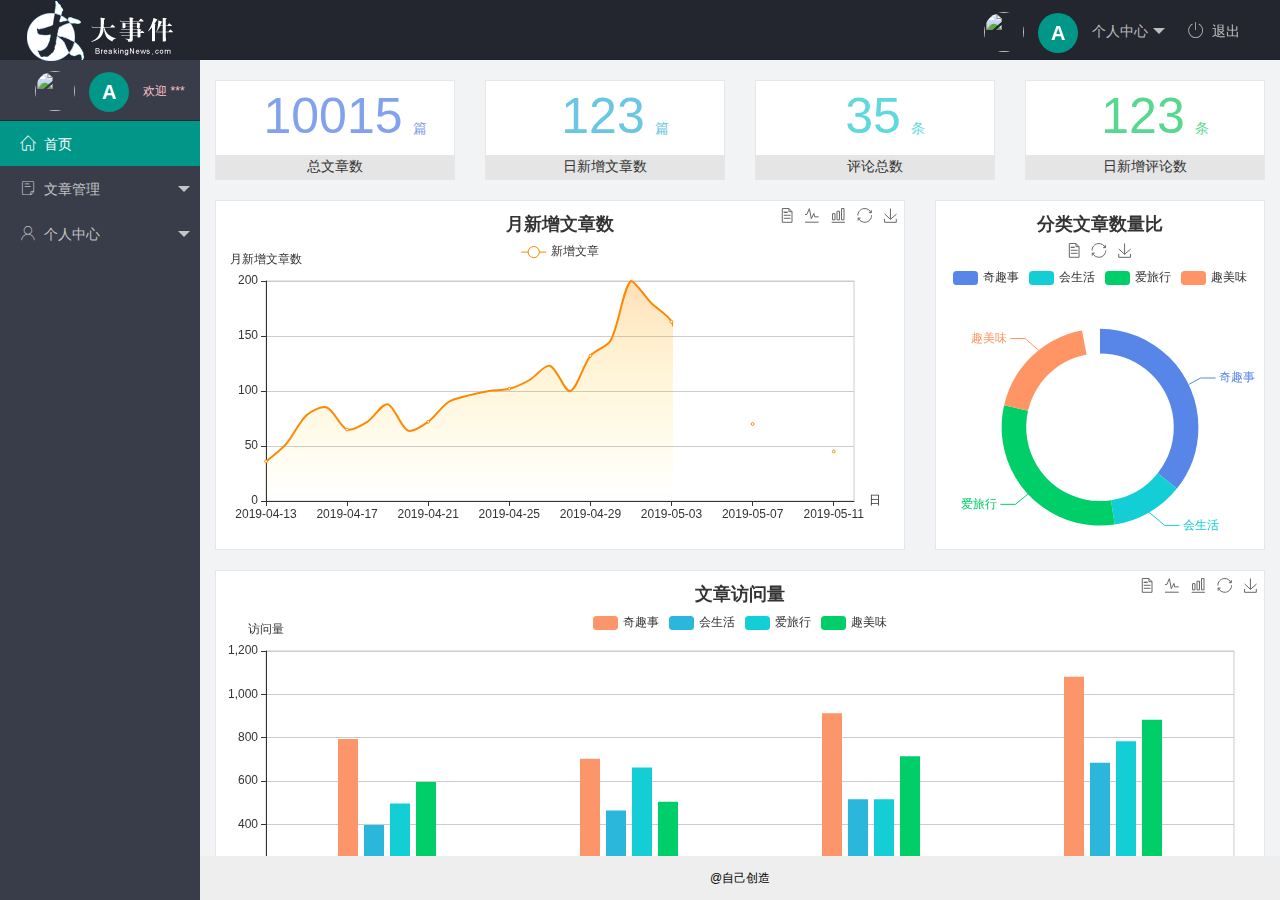
==== commit 2877cf3b: "完成个人中模块" ====
--- a/index.html
+++ b/index.html
@@ -30,9 +30,9 @@
                         个人中心
                     </a>
                     <dl class="layui-nav-child">
-                        <dd><a href="">基本资料</a></dd>
-                        <dd><a href="">更换头像</a></dd>
-                        <dd><a href="">重置密码</a></dd>
+                        <dd><a href="./user/user_info.html" target="fm">基本资料</a></dd>
+                        <dd><a href="./user/user_avatar.html" target="fm">更换头像</a></dd>
+                        <dd><a href="./user/user_rpsw.html" target="fm">重置密码</a></dd>
                     </dl>
                 </li>
                 <li class="layui-nav-item">
@@ -66,9 +66,12 @@
                         <a href="javascript:;"><span class="iconfont icon-user"></span>个人中心
                         </a>
                         <dl class="layui-nav-child">
-                            <dd><a href="javascript:;"><i class="layui-icon layui-icon-app"></i> 基本资料</a></dd>
-                            <dd><a href="javascript:;"><i class="layui-icon layui-icon-app"></i> 更换头像</a></dd>
-                            <dd><a href="javascript:;"><i class="layui-icon layui-icon-app"></i> 重置密码</a></dd>
+                            <dd><a href="./user/user_info.html" target="fm"><i class="layui-icon layui-icon-app"></i>
+                                    基本资料</a></dd>
+                            <dd><a href="./user/user_avatar.html" target="fm"><i class="layui-icon layui-icon-app"></i>
+                                    更换头像</a></dd>
+                            <dd><a href="./user/user_rpsw.html" target="fm"><i class="layui-icon layui-icon-app"></i>
+                                    重置密码</a></dd>
                         </dl>
                     </li>
                 </ul>
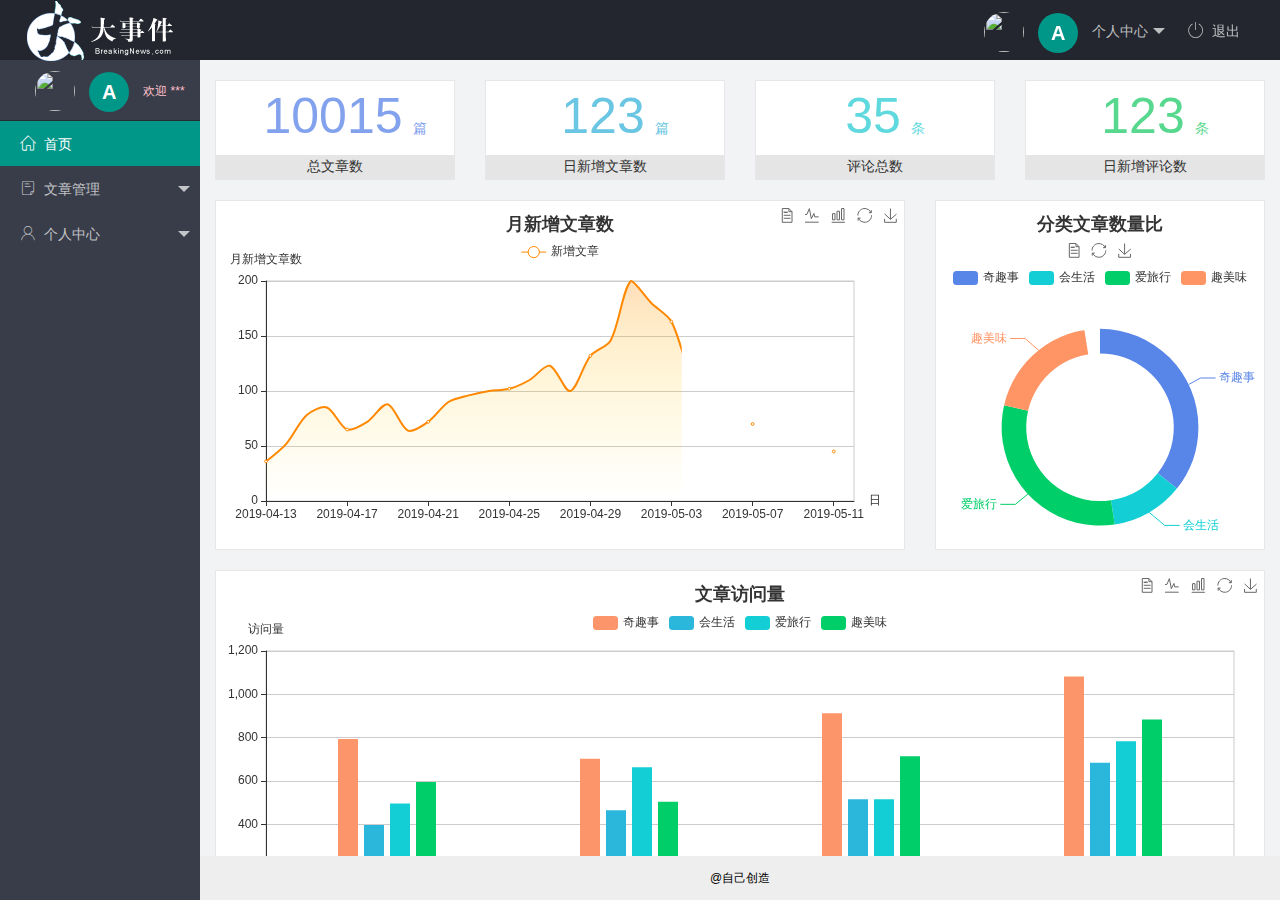
==== commit 988b026c: "完成文章管理版块" ====
--- a/index.html
+++ b/index.html
@@ -57,9 +57,13 @@
                     <li class="layui-nav-item">
                         <a class="" href="javascript:;"><span class="iconfont icon-16"></span>文章管理</a>
                         <dl class="layui-nav-child">
-                            <dd><a href="javascript:;"><i class="layui-icon layui-icon-app"></i> 文章类别</a></dd>
-                            <dd><a href="javascript:;"><i class="layui-icon layui-icon-app"></i> 文章列表</a></dd>
-                            <dd><a href="javascript:;"><i class="layui-icon layui-icon-app"></i> 发布文章</a></dd>
+                            <dd><a href="./article/art_sort.html" target="fm"><i class="layui-icon layui-icon-app"></i>
+                                    文章类别</a></dd>
+                            <dd><a href="./article/art_list.html" target="fm"><i class="layui-icon layui-icon-app"
+                                        id="target"></i>
+                                    文章列表</a></dd>
+                            <dd><a href="./article/art_pub.html" target="fm"><i class="layui-icon layui-icon-app"></i>
+                                    发布文章</a></dd>
                         </dl>
                     </li>
                     <li class="layui-nav-item">
